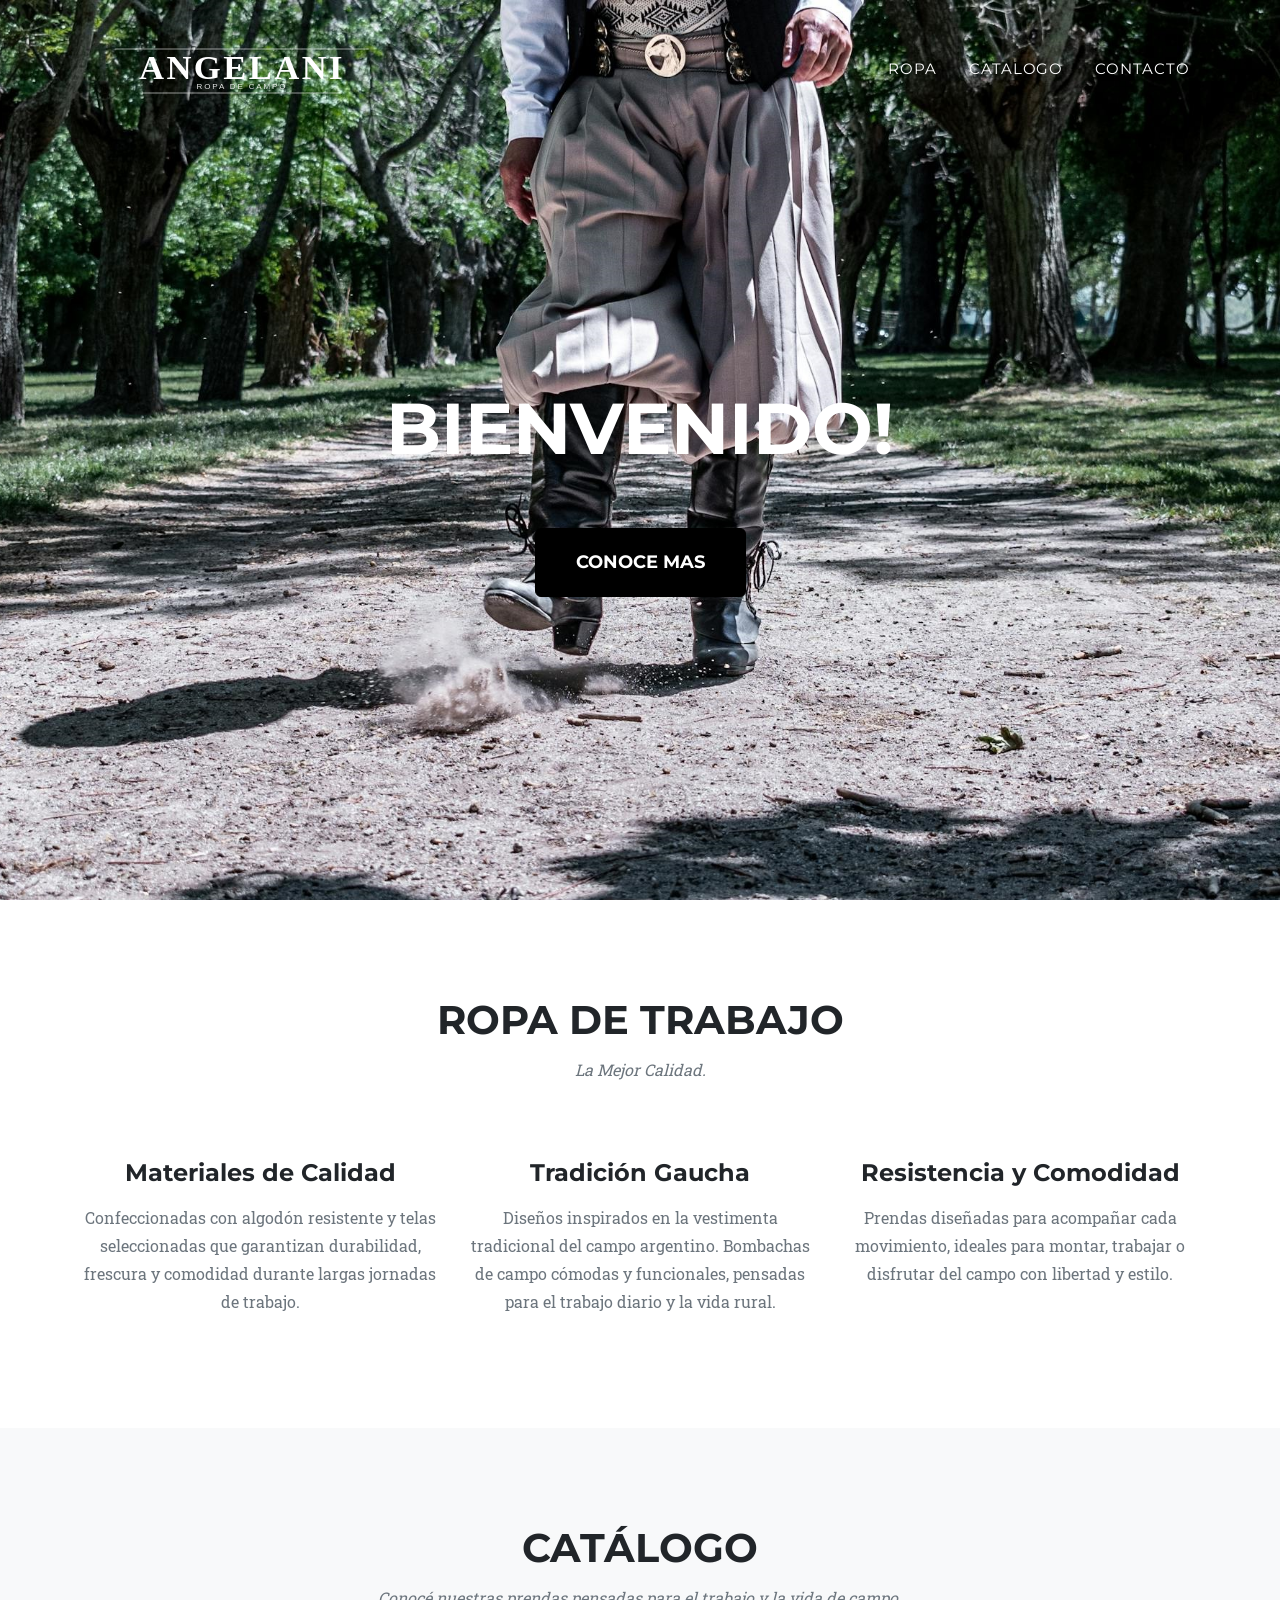
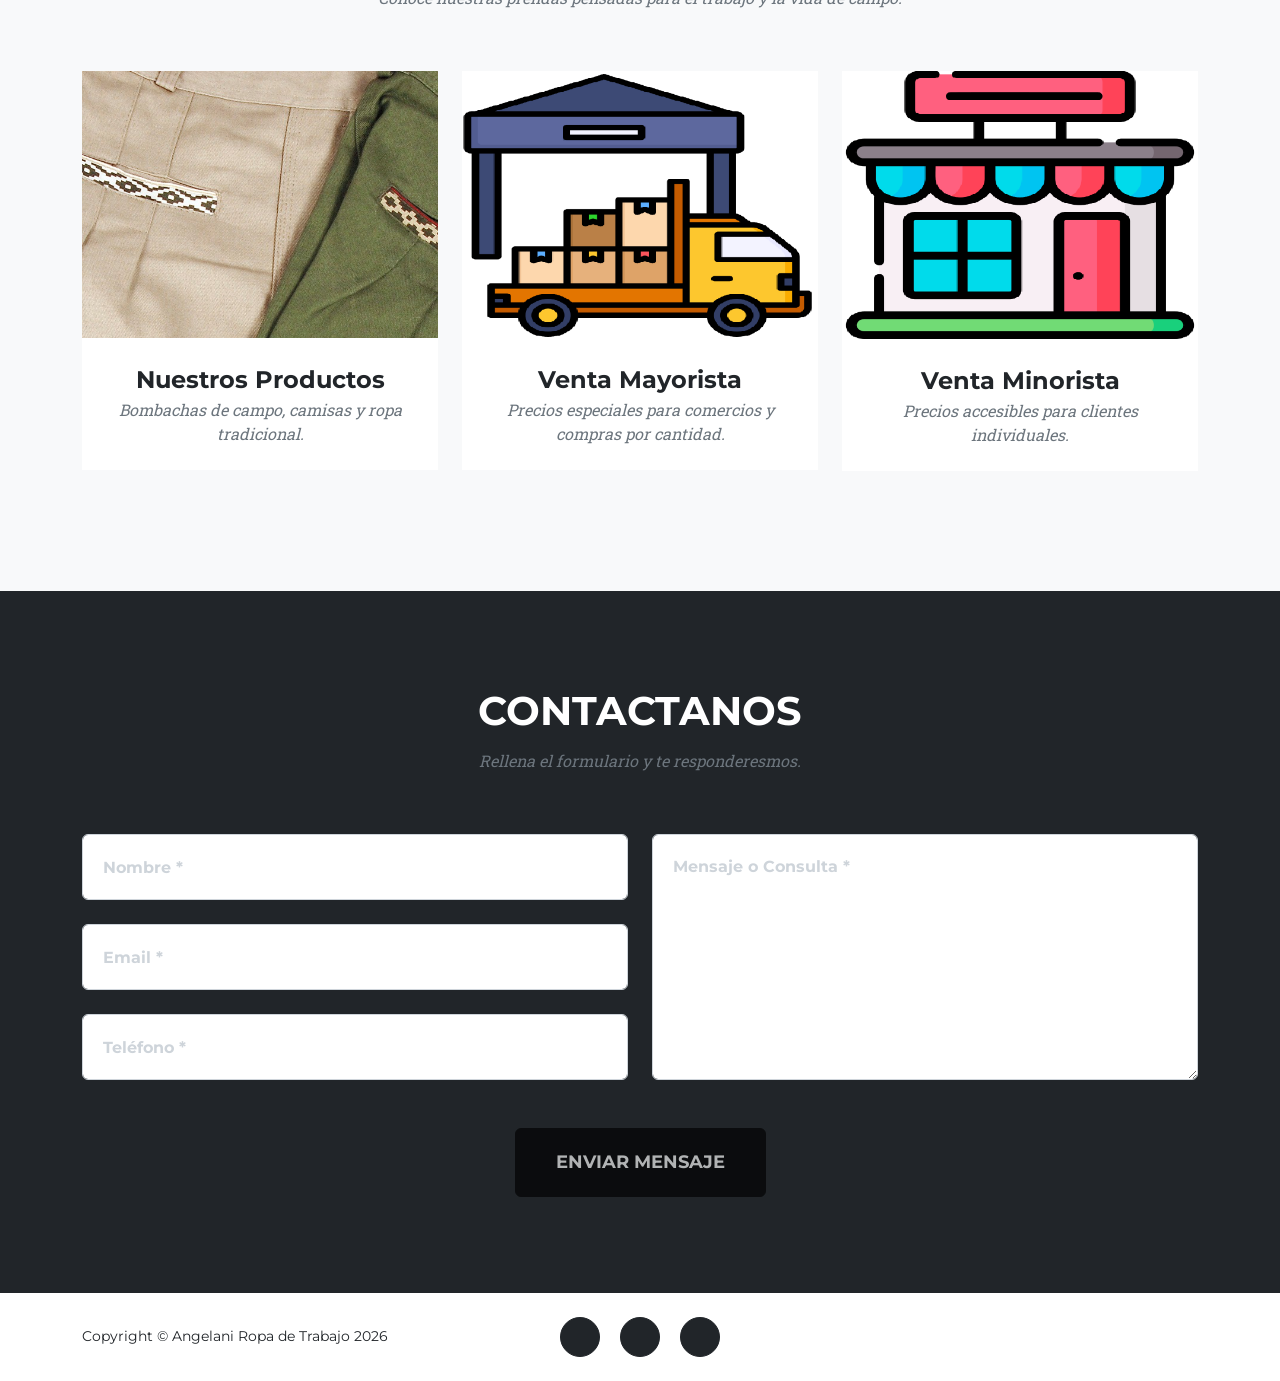
==== index.html @ e2f79264 "Add files via upload" ====
<!DOCTYPE html>
<html lang="en">
    <head>
        <meta charset="utf-8" />
        <meta name="viewport" content="width=device-width, initial-scale=1, shrink-to-fit=no" />
        <meta name="description" content="" />
        <meta name="author" content="" />
        <title>Angelani - Ropa De Campo</title>
        <!-- Favicon-->
        <link rel="icon" type="image/x-icon" href="assets/favicon.ico" />
        <!-- Font Awesome icons (free version)-->
        <script src="https://use.fontawesome.com/releases/v6.3.0/js/all.js" crossorigin="anonymous"></script>
        <!-- Google fonts-->
        <link href="https://fonts.googleapis.com/css?family=Montserrat:400,700" rel="stylesheet" type="text/css" />
        <link href="https://fonts.googleapis.com/css?family=Roboto+Slab:400,100,300,700" rel="stylesheet" type="text/css" />
        <!-- Core theme CSS (includes Bootstrap)-->
        <link href="css/styles.css" rel="stylesheet" />
    </head>
    <body id="page-top">
        <!-- Navigation-->
        <nav class="navbar navbar-expand-lg navbar-dark fixed-top" id="mainNav">
            <div class="container">
                <a class="navbar-brand" href="#page-top"><img src="assets/img/navbar-logo.svg" alt="..." /></a>
                <button class="navbar-toggler" type="button" data-bs-toggle="collapse" data-bs-target="#navbarResponsive" aria-controls="navbarResponsive" aria-expanded="false" aria-label="Toggle navigation">
                    Menu
                    <i class="fas fa-bars ms-1"></i>
                </button>
                <div class="collapse navbar-collapse" id="navbarResponsive">
                    <ul class="navbar-nav text-uppercase ms-auto py-4 py-lg-0">
                        <li class="nav-item"><a class="nav-link" href="#services">Ropa</a></li>
                        <li class="nav-item"><a class="nav-link" href="#portfolio">Catalogo</a></li>
                        <li class="nav-item"><a class="nav-link" href="#contact">Contacto</a></li>
                    </ul>
                </div>
            </div>
        </nav>
        <!-- Masthead-->
        <header class="masthead">
            <div class="container">
                <div class="masthead-heading text-uppercase">Bienvenido!</div>
                <a class="btn btn-primary btn-xl text-uppercase" href="#services">Conoce Mas</a>
            </div>
        </header>
        <!-- Services-->
        <section class="page-section" id="services">
            <div class="container">
                <div class="text-center">
                    <h2 class="section-heading text-uppercase">Ropa De Trabajo</h2>
                    <h3 class="section-subheading text-muted">La Mejor Calidad.</h3>
                </div>
                <div class="row text-center">
                        <div class="col-md-4">
                            <span class="fa-stack fa-4x">
                                <i class="fas fa-circle fa-stack-2x text-primary"></i>
                                <i class="fas fa-seedling fa-stack-1x fa-inverse"></i>
                            </span>
                            <h4 class="my-3">Materiales de Calidad</h4>
                            <p class="text-muted">
                                Confeccionadas con algodón resistente y telas seleccionadas que
                                garantizan durabilidad, frescura y comodidad durante largas jornadas
                                de trabajo.
                            </p>
                        </div>
                        <div class="col-md-4">
                            <span class="fa-stack fa-4x">
                                <i class="fas fa-circle fa-stack-2x text-primary"></i>
                                <i class="fas fa-hat-cowboy fa-stack-1x fa-inverse"></i>
                            </span>
                            <h4 class="my-3">Tradición Gaucha</h4>
                            <p class="text-muted">
                                Diseños inspirados en la vestimenta tradicional del campo argentino.
                                Bombachas de campo cómodas y funcionales, pensadas para el trabajo
                                diario y la vida rural.
                            </p>
                        </div>
                        <div class="col-md-4">
                            <span class="fa-stack fa-4x">
                                <i class="fas fa-circle fa-stack-2x text-primary"></i>
                                <i class="fas fa-horse fa-stack-1x fa-inverse"></i>
                            </span>
                            <h4 class="my-3">Resistencia y Comodidad</h4>
                            <p class="text-muted">
                                Prendas diseñadas para acompañar cada movimiento, ideales para montar,
                                trabajar o disfrutar del campo con libertad y estilo.
                            </p>
                        </div>
                </div>
            </div>
        </section>
        <!-- Portfolio Grid-->
        <section class="page-section bg-light" id="portfolio">
            <div class="container">
                <div class="text-center">
                    <h2 class="section-heading text-uppercase">Catálogo</h2>
                    <h3 class="section-subheading text-muted">Conocé nuestras prendas pensadas para el trabajo y la vida de campo.</h3>
                </div>
                <div class="row">
                    <div class="col-lg-4 col-sm-6 mb-4">
                        <!-- Portfolio item 1-->
                        <div class="portfolio-item">
                            <a class="portfolio-link" data-bs-toggle="modal" href="#portfolioModal1">
                                <div class="portfolio-hover">
                                    <div class="portfolio-hover-content"><i class="fas fa-plus fa-3x"></i></div>
                                </div>
                                <img class="img-fluid" src="assets/img/portfolio/1.jpg" alt="..." />
                            </a>
                            <div class="portfolio-caption">
                                <div class="portfolio-caption-heading">Nuestros Productos</div>
                                <div class="portfolio-caption-subheading text-muted">Bombachas de campo, camisas y ropa tradicional.</div>
                            </div>
                        </div>
                    </div>
                    <div class="col-lg-4 col-sm-6 mb-4">
                        <!-- Portfolio item 2-->
                        <div class="portfolio-item">
                            <a class="portfolio-link" data-bs-toggle="modal" href="#portfolioModal2">
                                <div class="portfolio-hover">
                                    <div class="portfolio-hover-content"><i class="fas fa-plus fa-3x"></i></div>
                                </div>
                                <img class="img-fluid" src="assets/img/portfolio/2.png" alt="..." />
                            </a>
                            <div class="portfolio-caption">
                                <div class="portfolio-caption-heading">Venta Mayorista</div>
                                <div class="portfolio-caption-subheading text-muted">Precios especiales para comercios y compras por cantidad.</div>
                            </div>  
                        </div>
                    </div>
                    <div class="col-lg-4 col-sm-6 mb-4">
                        <!-- Portfolio item 3-->
                        <div class="portfolio-item">
                            <a class="portfolio-link" data-bs-toggle="modal" href="#portfolioModal3">
                                <div class="portfolio-hover">
                                    <div class="portfolio-hover-content"><i class="fas fa-plus fa-3x"></i></div>
                                </div>
                                <img class="img-fluid" src="assets/img/portfolio/3.png" alt="..." />
                            </a>
                            <div class="portfolio-caption">
                                <div class="portfolio-caption-heading">Venta Minorista</div>
                                <div class="portfolio-caption-subheading text-muted">Precios accesibles para clientes individuales.</div>
                            </div>
                        </div>
                    </div>
                    <div class="col-lg-4 col-sm-6 mb-4 mb-lg-0">
                    </div>
                </div>
            </div>
        </section>
        <!-- Contact-->
        <section class="page-section" id="contact">
            <div class="container">
                <div class="text-center">
                    <h2 class="section-heading text-uppercase">Contactanos</h2>
                    <h3 class="section-subheading text-muted">Rellena el formulario y te responderesmos.</h3>
                </div>
                <!-- * * * * * * * * * * * * * * *-->
                <!-- * * SB Forms Contact Form * *-->
                <!-- * * * * * * * * * * * * * * *-->
                <!-- This form is pre-integrated with SB Forms.-->
                <!-- To make this form functional, sign up at-->
                <!-- https://startbootstrap.com/solution/contact-forms-->
                <!-- to get an API token!-->
                <form id="contactForm" data-sb-form-api-token="API_TOKEN">
                    <div class="row align-items-stretch mb-5">
                        <div class="col-md-6">
                            <div class="form-group">
                                <!-- Name input-->
                                <input class="form-control" id="name" type="text" placeholder="Nombre *" data-sb-validations="required" />
                                <div class="invalid-feedback" data-sb-feedback="name:required">Un nombre es requerido.</div>
                            </div>
                            <div class="form-group">
                                <!-- Email address input-->
                                <input class="form-control" id="email" type="email" placeholder="Email *" data-sb-validations="required,email" />
                                <div class="invalid-feedback" data-sb-feedback="email:required">Un email es requerido.</div>
                                <div class="invalid-feedback" data-sb-feedback="email:email">el email no es válido.</div>
                            </div>
                            <div class="form-group mb-md-0">
                                <!-- Phone number input-->
                                <input class="form-control" id="phone" type="tel" placeholder="Teléfono *" data-sb-validations="required" />
                                <div class="invalid-feedback" data-sb-feedback="phone:required">Un número de teléfono es requerido.</div>
                            </div>
                        </div>
                        <div class="col-md-6">
                            <div class="form-group form-group-textarea mb-md-0">
                                <!-- Message input-->
                                <textarea class="form-control" id="message" placeholder="Mensaje o Consulta *" data-sb-validations="required"></textarea>
                                <div class="invalid-feedback" data-sb-feedback="message:required">Un mensaje es requerido.</div>
                            </div>
                        </div>
                    </div>
                    <!-- Submit success message-->
                    <!---->
                    <!-- This is what your users will see when the form-->
                    <!-- has successfully submitted-->
                    <div class="d-none" id="submitSuccessMessage">
                        <div class="text-center text-white mb-3">
                            <div class="fw-bolder">¡Envío del de mensaje exitoso!<br> En breve nos comunicaremos con usted.</div>
                        </div>
                    </div>
                    <!-- Submit error message-->
                    <!---->
                    <!-- This is what your users will see when there is-->
                    <!-- an error submitting the form-->
                    <div class="d-none" id="submitErrorMessage"><div class="text-center text-danger mb-3">¡Error al enviar el mensaje!</div></div>
                    <!-- Submit Button-->
                    <div class="text-center"><button class="btn btn-primary btn-xl text-uppercase disabled" id="submitButton" type="submit">Enviar mensaje</button></div>
                </form>
            </div>
        </section>
        <!-- Footer-->
        <footer class="footer py-4">
            <div class="container">
                <div class="row align-items-center">
                    <div class="col-lg-4 text-lg-start">Copyright &copy; Angelani Ropa de Trabajo 2026</div>
                    <div class="col-lg-4 my-3 my-lg-0">
                        <a class="btn btn-dark btn-social mx-2" href="#!" aria-label="Twitter"><i class="fab fa-twitter"></i></a>
                        <a class="btn btn-dark btn-social mx-2" href="#!" aria-label="Facebook"><i class="fab fa-facebook-f"></i></a>
                        <a class="btn btn-dark btn-social mx-2" href="#!" aria-label="LinkedIn"><i class="fab fa-linkedin-in"></i></a>
                    </div>
                    <div class="col-lg-4 text-lg-end">
                        <a class="link-dark text-decoration-none me-3" href="#!"></a>
                        <a class="link-dark text-decoration-none" href="#!"></a>
                    </div>
                </div>
            </div>
        </footer>
        <!-- Portfolio Modals-->
        <!-- Portfolio item 1 modal popup-->
        <div class="portfolio-modal modal fade" id="portfolioModal1" tabindex="-1" role="dialog" aria-hidden="true">
            <div class="modal-dialog">
                <div class="modal-content">
                    <div class="close-modal" data-bs-dismiss="modal"><img src="assets/img/close-icon.svg" alt="Close modal" /></div>
                    <div class="container">
                        <div class="row justify-content-center">
                            <div class="col-lg-8">
                                <div class="modal-body">
                                    <!-- Project details-->
                                    <h2 class="text-uppercase"></h2>
                                    <p class="item-intro text-muted"></p>
                                    <img class="img-fluid d-block mx-auto" src="assets/img/portfolio/1.jpg" alt="..." />
                                    <p></p>
                                    <ul class="list-inline">
                                        <li>
                                            <strong></strong>
                                            
                                        </li>
                                        <li>
                                            <strong></strong>
                                            
                                        </li>
                                    </ul>
                                    <button class="btn btn-primary btn-xl text-uppercase" data-bs-dismiss="modal" type="button">
                                        <i class="fas fa-xmark me-1"></i>
                                        Cerrar
                                    </button>
                                </div>
                            </div>
                        </div>
                    </div>
                </div>
            </div>
        </div>
        <!-- Portfolio item 2 modal popup-->
        <div class="portfolio-modal modal fade" id="portfolioModal2" tabindex="-1" role="dialog" aria-hidden="true">
            <div class="modal-dialog">
                <div class="modal-content">
                    <div class="close-modal" data-bs-dismiss="modal"><img src="assets/img/close-icon.svg" alt="Close modal" /></div>
                    <div class="container">
                        <div class="row justify-content-center">
                            <div class="col-lg-8">
                                <div class="modal-body">
                                    <!-- Project details-->
                                    <h2 class="text-uppercase"></h2>
                                    <p class="item-intro text-muted"></p>
                                    <img class="img-fluid d-block mx-auto" src="assets/img/portfolio/2.png" alt="..." />
                                    <p></p>
                                    <ul class="list-inline">
                                        <li>
                                            <strong></strong>
                                            
                                        </li>
                                        <li>
                                            <strong></strong>
                                            
                                        </li>
                                    </ul>
                                    <button class="btn btn-primary btn-xl text-uppercase" data-bs-dismiss="modal" type="button">
                                        <i class="fas fa-xmark me-1"></i>
                                        Cerrar
                                    </button>
                                </div>
                            </div>
                        </div>
                    </div>
                </div>
            </div>
        </div>
        <!-- Portfolio item 3 modal popup-->
        <div class="portfolio-modal modal fade" id="portfolioModal3" tabindex="-1" role="dialog" aria-hidden="true">
            <div class="modal-dialog">
                <div class="modal-content">
                    <div class="close-modal" data-bs-dismiss="modal"><img src="assets/img/close-icon.svg" alt="Close modal" /></div>
                    <div class="container">
                        <div class="row justify-content-center">
                            <div class="col-lg-8">
                                <div class="modal-body">
                                    <!-- Project details-->
                                    <h2 class="text-uppercase"></h2>
                                    <p class="item-intro text-muted"></p>
                                    <img class="img-fluid d-block mx-auto" src="assets/img/portfolio/3.png" alt="..." />
                                    <p></p>
                                    <ul class="list-inline">
                                        <li>
                                            <strong></strong>
                                            
                                        </li>
                                        <li>
                                            <strong></strong>
                                            
                                        </li>
                                    </ul>
                                    <button class="btn btn-primary btn-xl text-uppercase" data-bs-dismiss="modal" type="button">
                                        <i class="fas fa-xmark me-1"></i>
                                        Cerrar
                                    </button>
                                </div>
                            </div>
                        </div>
                    </div>
                </div>
            </div>
        </div>
        <!-- Bootstrap core JS-->
        <script src="https://cdn.jsdelivr.net/npm/bootstrap@5.2.3/dist/js/bootstrap.bundle.min.js"></script>
        <!-- Core theme JS-->
        <script src="js/scripts.js"></script>
        <!-- * * * * * * * * * * * * * * * * * * * * * * * * * * * * * * * * * * * * * * * *-->
        <!-- * *                               SB Forms JS                               * *-->
        <!-- * * Activate your form at https://startbootstrap.com/solution/contact-forms * *-->
        <!-- * * * * * * * * * * * * * * * * * * * * * * * * * * * * * * * * * * * * * * * *-->
        <script src="https://cdn.startbootstrap.com/sb-forms-latest.js"></script>
    </body>
</html>
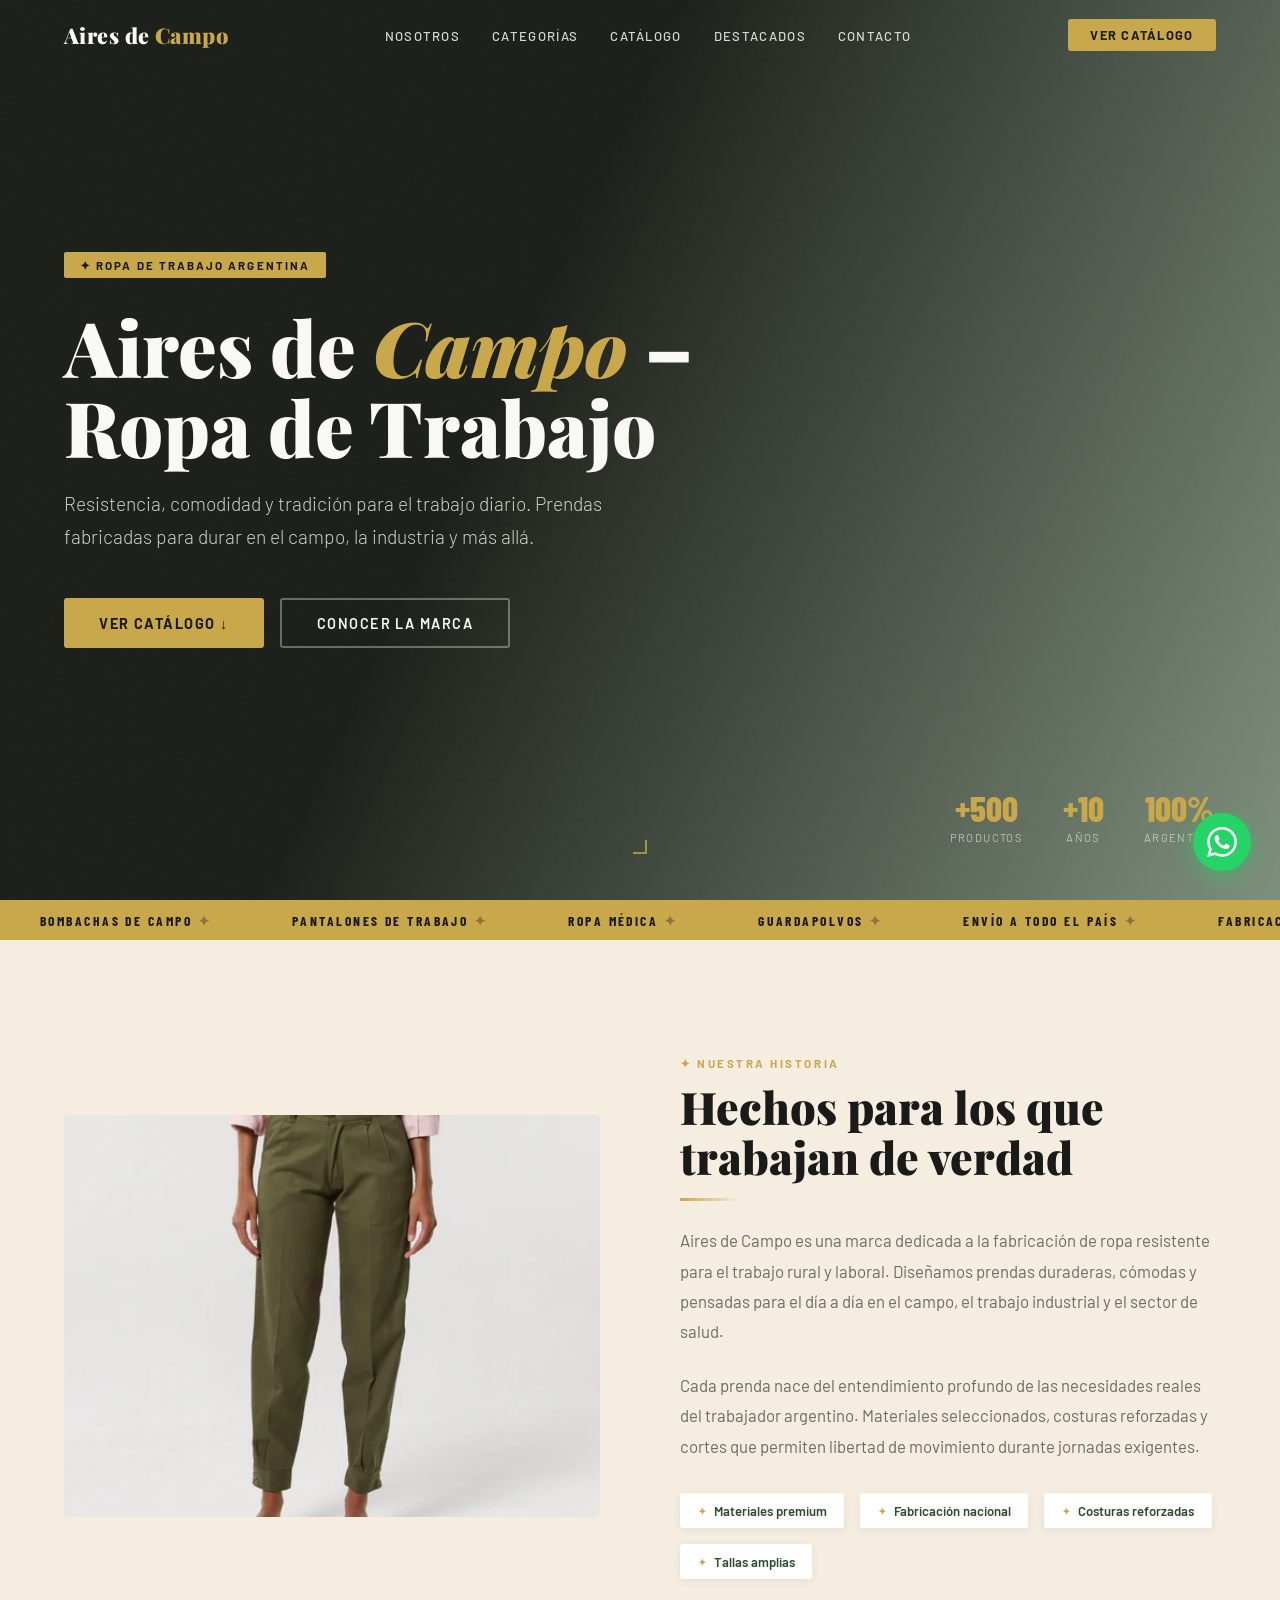
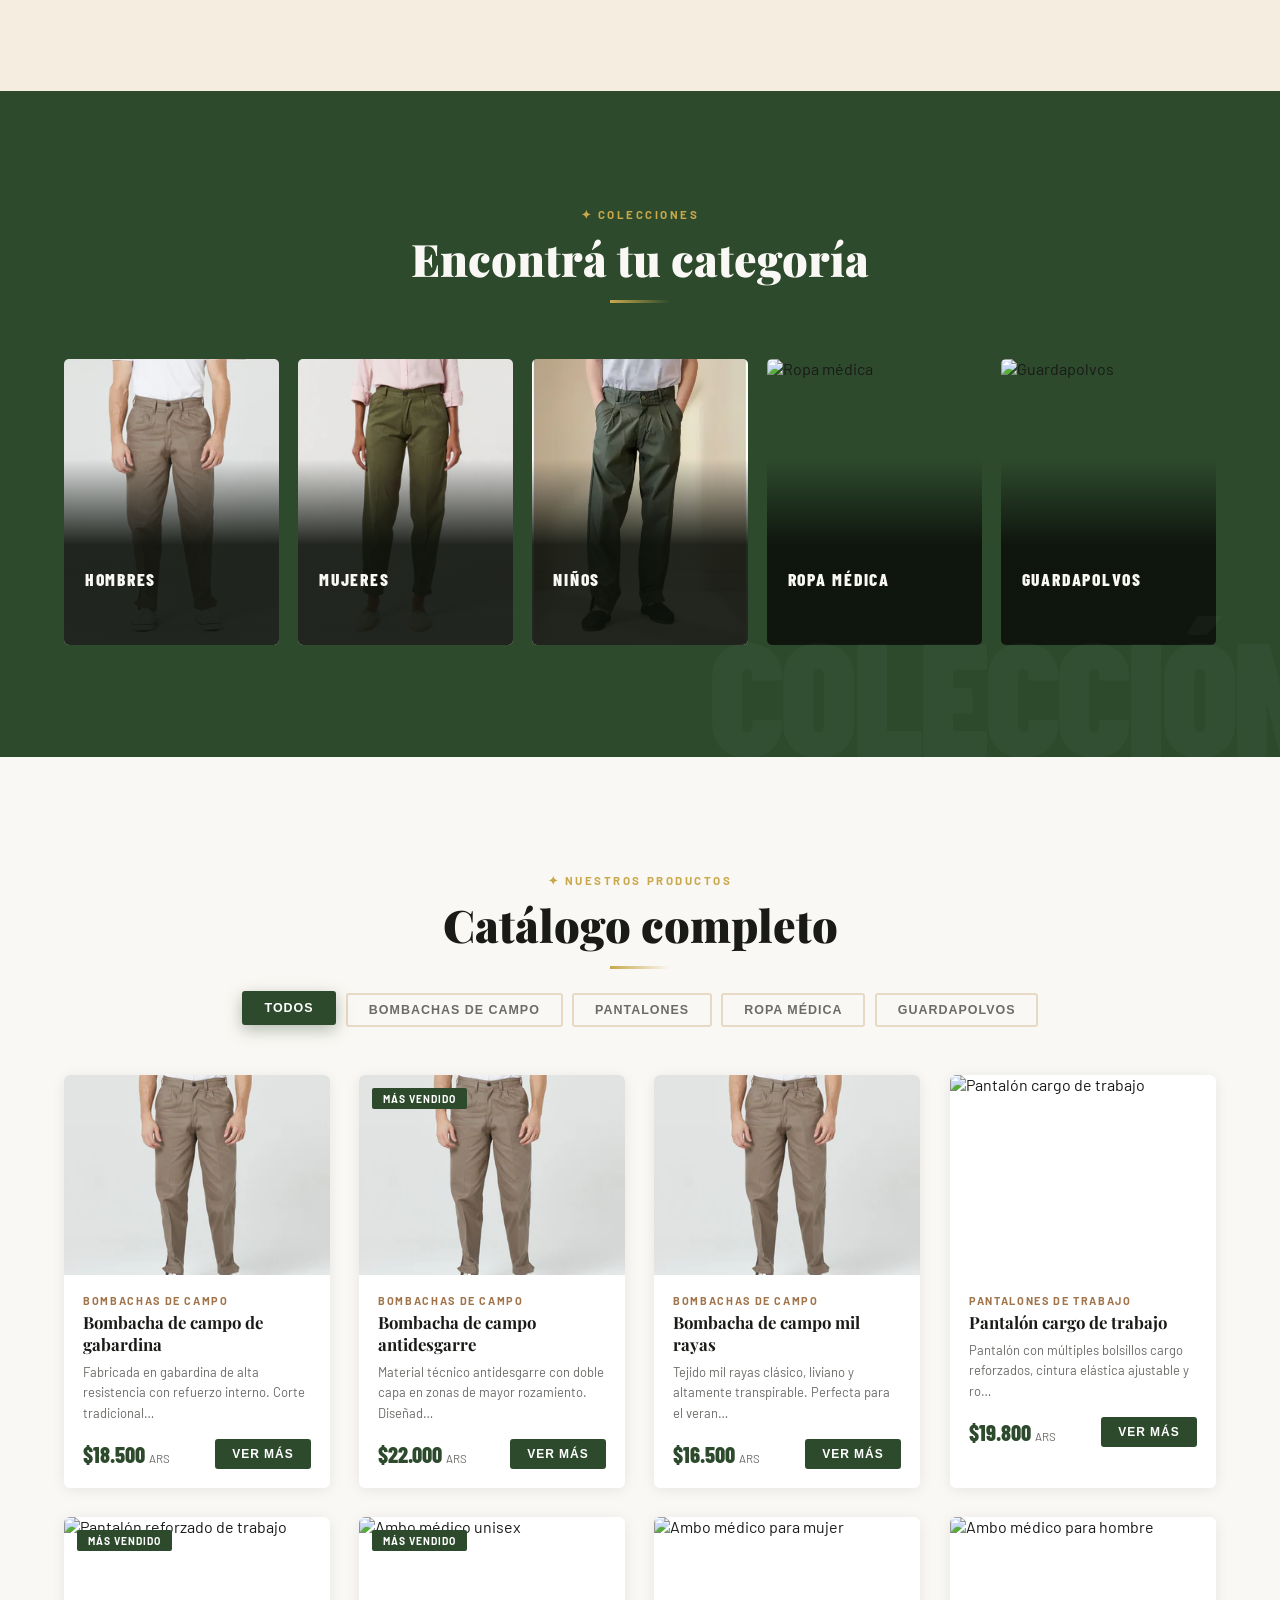
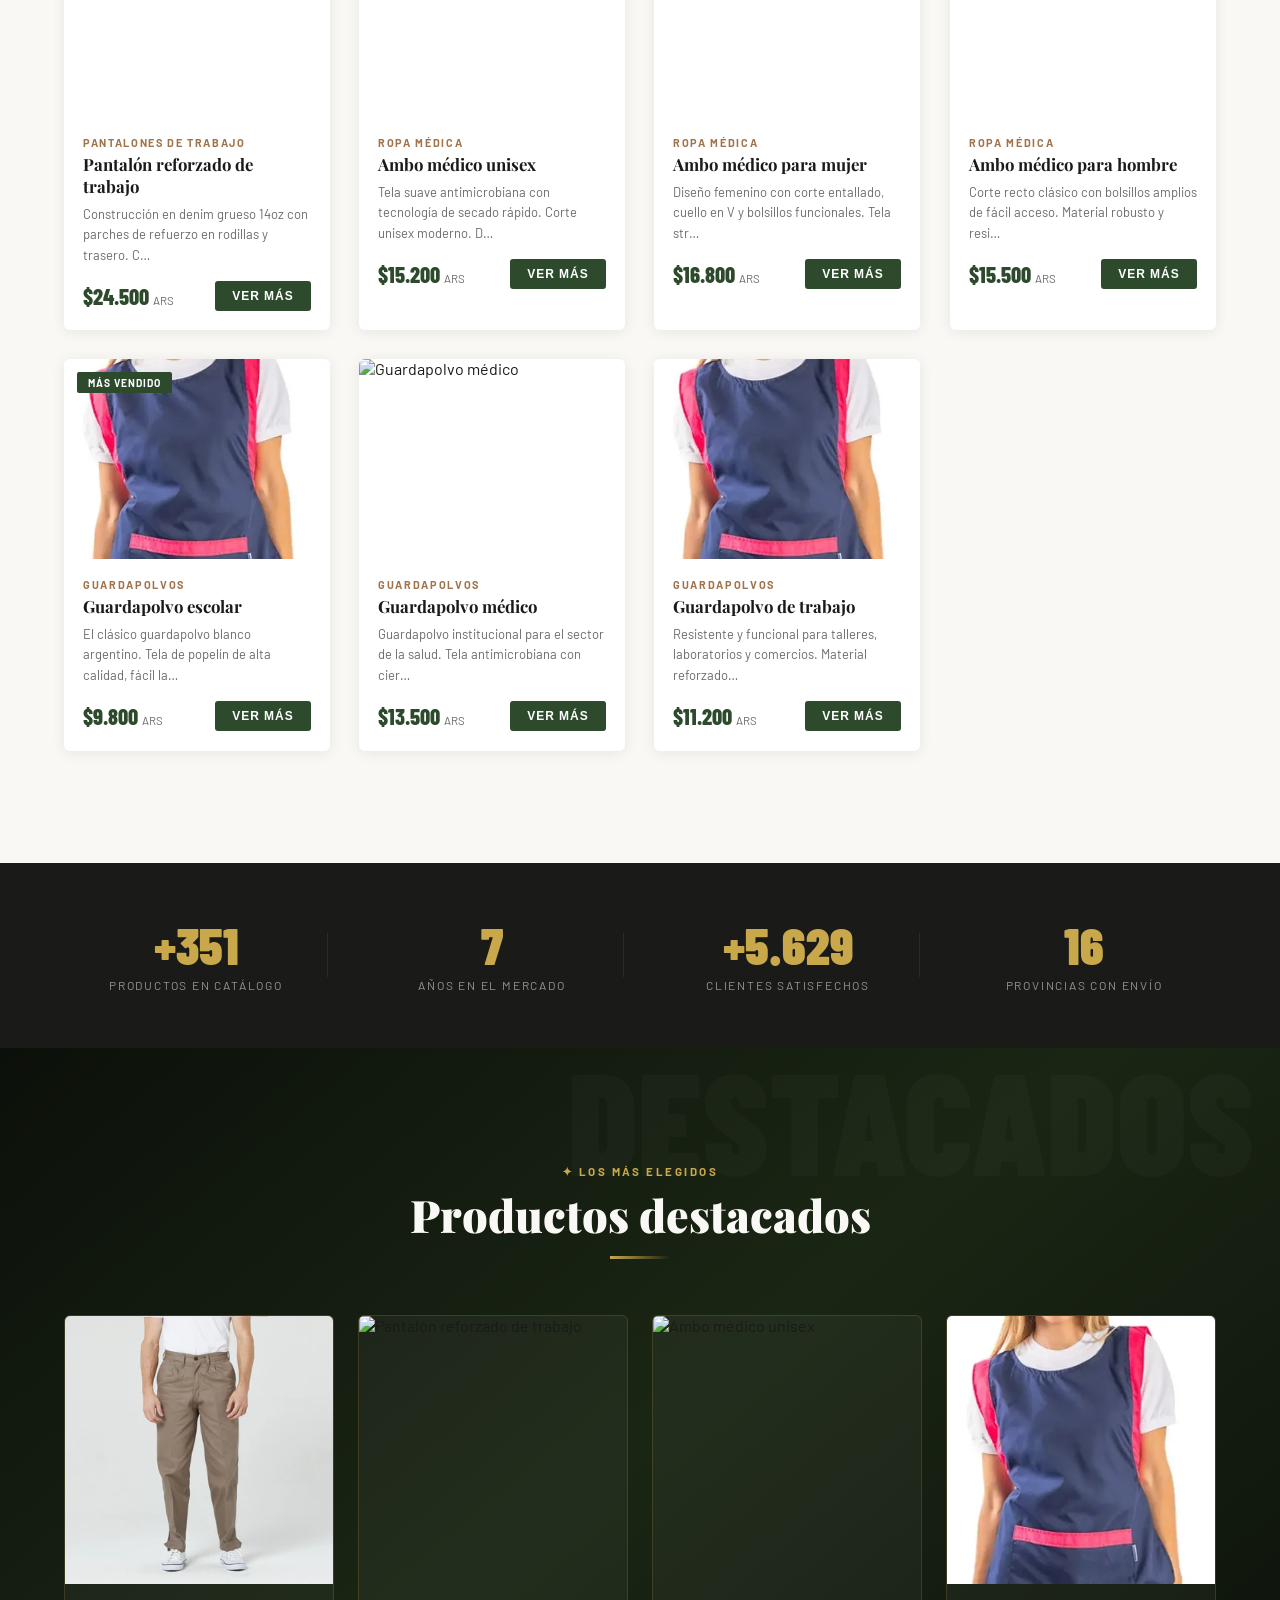
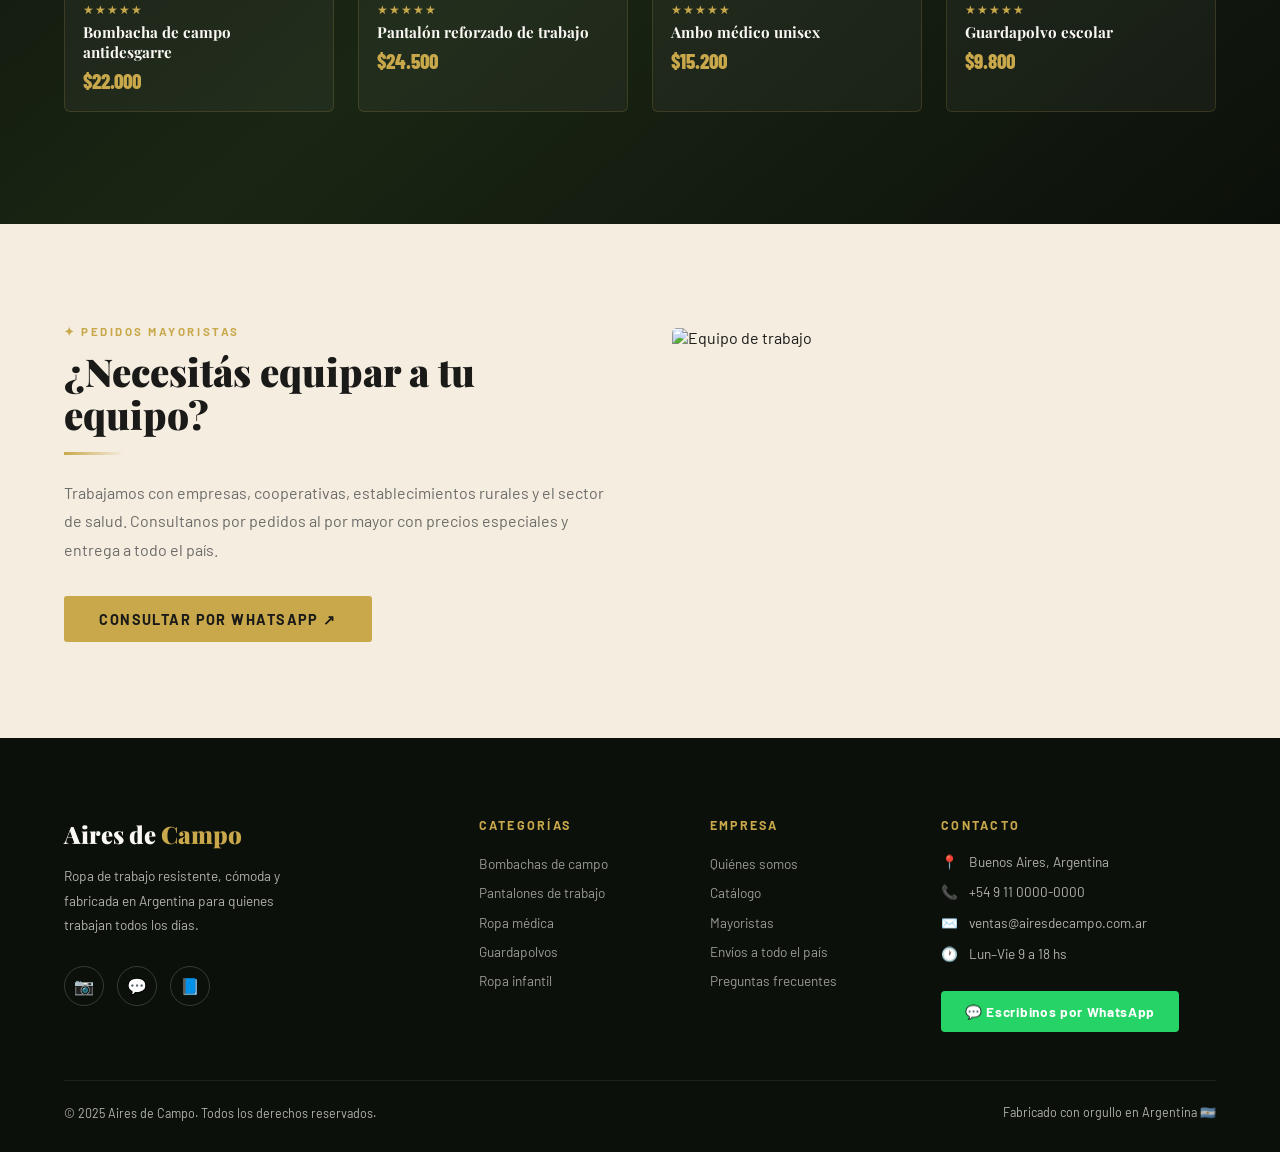
==== commit 60a23eb2: "Add files via upload" ====
--- a/index.html
+++ b/index.html
@@ -1,342 +1,825 @@
-<!DOCTYPE html>
-<html lang="en">
-    <head>
-        <meta charset="utf-8" />
-        <meta name="viewport" content="width=device-width, initial-scale=1, shrink-to-fit=no" />
-        <meta name="description" content="" />
-        <meta name="author" content="" />
-        <title>Angelani - Ropa De Campo</title>
-        <!-- Favicon-->
-        <link rel="icon" type="image/x-icon" href="assets/favicon.ico" />
-        <!-- Font Awesome icons (free version)-->
-        <script src="https://use.fontawesome.com/releases/v6.3.0/js/all.js" crossorigin="anonymous"></script>
-        <!-- Google fonts-->
-        <link href="https://fonts.googleapis.com/css?family=Montserrat:400,700" rel="stylesheet" type="text/css" />
-        <link href="https://fonts.googleapis.com/css?family=Roboto+Slab:400,100,300,700" rel="stylesheet" type="text/css" />
-        <!-- Core theme CSS (includes Bootstrap)-->
-        <link href="css/styles.css" rel="stylesheet" />
-    </head>
-    <body id="page-top">
-        <!-- Navigation-->
-        <nav class="navbar navbar-expand-lg navbar-dark fixed-top" id="mainNav">
-            <div class="container">
-                <a class="navbar-brand" href="#page-top"><img src="assets/img/navbar-logo.svg" alt="..." /></a>
-                <button class="navbar-toggler" type="button" data-bs-toggle="collapse" data-bs-target="#navbarResponsive" aria-controls="navbarResponsive" aria-expanded="false" aria-label="Toggle navigation">
-                    Menu
-                    <i class="fas fa-bars ms-1"></i>
-                </button>
-                <div class="collapse navbar-collapse" id="navbarResponsive">
-                    <ul class="navbar-nav text-uppercase ms-auto py-4 py-lg-0">
-                        <li class="nav-item"><a class="nav-link" href="#services">Ropa</a></li>
-                        <li class="nav-item"><a class="nav-link" href="#portfolio">Catalogo</a></li>
-                        <li class="nav-item"><a class="nav-link" href="#contact">Contacto</a></li>
-                    </ul>
-                </div>
-            </div>
-        </nav>
-        <!-- Masthead-->
-        <header class="masthead">
-            <div class="container">
-                <div class="masthead-heading text-uppercase">Bienvenido!</div>
-                <a class="btn btn-primary btn-xl text-uppercase" href="#services">Conoce Mas</a>
-            </div>
-        </header>
-        <!-- Services-->
-        <section class="page-section" id="services">
-            <div class="container">
-                <div class="text-center">
-                    <h2 class="section-heading text-uppercase">Ropa De Trabajo</h2>
-                    <h3 class="section-subheading text-muted">La Mejor Calidad.</h3>
-                </div>
-                <div class="row text-center">
-                        <div class="col-md-4">
-                            <span class="fa-stack fa-4x">
-                                <i class="fas fa-circle fa-stack-2x text-primary"></i>
-                                <i class="fas fa-seedling fa-stack-1x fa-inverse"></i>
-                            </span>
-                            <h4 class="my-3">Materiales de Calidad</h4>
-                            <p class="text-muted">
-                                Confeccionadas con algodón resistente y telas seleccionadas que
-                                garantizan durabilidad, frescura y comodidad durante largas jornadas
-                                de trabajo.
-                            </p>
-                        </div>
-                        <div class="col-md-4">
-                            <span class="fa-stack fa-4x">
-                                <i class="fas fa-circle fa-stack-2x text-primary"></i>
-                                <i class="fas fa-hat-cowboy fa-stack-1x fa-inverse"></i>
-                            </span>
-                            <h4 class="my-3">Tradición Gaucha</h4>
-                            <p class="text-muted">
-                                Diseños inspirados en la vestimenta tradicional del campo argentino.
-                                Bombachas de campo cómodas y funcionales, pensadas para el trabajo
-                                diario y la vida rural.
-                            </p>
-                        </div>
-                        <div class="col-md-4">
-                            <span class="fa-stack fa-4x">
-                                <i class="fas fa-circle fa-stack-2x text-primary"></i>
-                                <i class="fas fa-horse fa-stack-1x fa-inverse"></i>
-                            </span>
-                            <h4 class="my-3">Resistencia y Comodidad</h4>
-                            <p class="text-muted">
-                                Prendas diseñadas para acompañar cada movimiento, ideales para montar,
-                                trabajar o disfrutar del campo con libertad y estilo.
-                            </p>
-                        </div>
-                </div>
-            </div>
-        </section>
-        <!-- Portfolio Grid-->
-        <section class="page-section bg-light" id="portfolio">
-            <div class="container">
-                <div class="text-center">
-                    <h2 class="section-heading text-uppercase">Catálogo</h2>
-                    <h3 class="section-subheading text-muted">Conocé nuestras prendas pensadas para el trabajo y la vida de campo.</h3>
-                </div>
-                <div class="row">
-                    <div class="col-lg-4 col-sm-6 mb-4">
-                        <!-- Portfolio item 1-->
-                        <div class="portfolio-item">
-                            <a class="portfolio-link" data-bs-toggle="modal" href="#portfolioModal1">
-                                <div class="portfolio-hover">
-                                    <div class="portfolio-hover-content"><i class="fas fa-plus fa-3x"></i></div>
-                                </div>
-                                <img class="img-fluid" src="assets/img/portfolio/1.jpg" alt="..." />
-                            </a>
-                            <div class="portfolio-caption">
-                                <div class="portfolio-caption-heading">Nuestros Productos</div>
-                                <div class="portfolio-caption-subheading text-muted">Bombachas de campo, camisas y ropa tradicional.</div>
-                            </div>
-                        </div>
-                    </div>
-                    <div class="col-lg-4 col-sm-6 mb-4">
-                        <!-- Portfolio item 2-->
-                        <div class="portfolio-item">
-                            <a class="portfolio-link" data-bs-toggle="modal" href="#portfolioModal2">
-                                <div class="portfolio-hover">
-                                    <div class="portfolio-hover-content"><i class="fas fa-plus fa-3x"></i></div>
-                                </div>
-                                <img class="img-fluid" src="assets/img/portfolio/2.png" alt="..." />
-                            </a>
-                            <div class="portfolio-caption">
-                                <div class="portfolio-caption-heading">Venta Mayorista</div>
-                                <div class="portfolio-caption-subheading text-muted">Precios especiales para comercios y compras por cantidad.</div>
-                            </div>  
-                        </div>
-                    </div>
-                    <div class="col-lg-4 col-sm-6 mb-4">
-                        <!-- Portfolio item 3-->
-                        <div class="portfolio-item">
-                            <a class="portfolio-link" data-bs-toggle="modal" href="#portfolioModal3">
-                                <div class="portfolio-hover">
-                                    <div class="portfolio-hover-content"><i class="fas fa-plus fa-3x"></i></div>
-                                </div>
-                                <img class="img-fluid" src="assets/img/portfolio/3.png" alt="..." />
-                            </a>
-                            <div class="portfolio-caption">
-                                <div class="portfolio-caption-heading">Venta Minorista</div>
-                                <div class="portfolio-caption-subheading text-muted">Precios accesibles para clientes individuales.</div>
-                            </div>
-                        </div>
-                    </div>
-                    <div class="col-lg-4 col-sm-6 mb-4 mb-lg-0">
-                    </div>
-                </div>
-            </div>
-        </section>
-        <!-- Contact-->
-        <section class="page-section" id="contact">
-            <div class="container">
-                <div class="text-center">
-                    <h2 class="section-heading text-uppercase">Contactanos</h2>
-                    <h3 class="section-subheading text-muted">Rellena el formulario y te responderesmos.</h3>
-                </div>
-                <!-- * * * * * * * * * * * * * * *-->
-                <!-- * * SB Forms Contact Form * *-->
-                <!-- * * * * * * * * * * * * * * *-->
-                <!-- This form is pre-integrated with SB Forms.-->
-                <!-- To make this form functional, sign up at-->
-                <!-- https://startbootstrap.com/solution/contact-forms-->
-                <!-- to get an API token!-->
-                <form id="contactForm" data-sb-form-api-token="API_TOKEN">
-                    <div class="row align-items-stretch mb-5">
-                        <div class="col-md-6">
-                            <div class="form-group">
-                                <!-- Name input-->
-                                <input class="form-control" id="name" type="text" placeholder="Nombre *" data-sb-validations="required" />
-                                <div class="invalid-feedback" data-sb-feedback="name:required">Un nombre es requerido.</div>
-                            </div>
-                            <div class="form-group">
-                                <!-- Email address input-->
-                                <input class="form-control" id="email" type="email" placeholder="Email *" data-sb-validations="required,email" />
-                                <div class="invalid-feedback" data-sb-feedback="email:required">Un email es requerido.</div>
-                                <div class="invalid-feedback" data-sb-feedback="email:email">el email no es válido.</div>
-                            </div>
-                            <div class="form-group mb-md-0">
-                                <!-- Phone number input-->
-                                <input class="form-control" id="phone" type="tel" placeholder="Teléfono *" data-sb-validations="required" />
-                                <div class="invalid-feedback" data-sb-feedback="phone:required">Un número de teléfono es requerido.</div>
-                            </div>
-                        </div>
-                        <div class="col-md-6">
-                            <div class="form-group form-group-textarea mb-md-0">
-                                <!-- Message input-->
-                                <textarea class="form-control" id="message" placeholder="Mensaje o Consulta *" data-sb-validations="required"></textarea>
-                                <div class="invalid-feedback" data-sb-feedback="message:required">Un mensaje es requerido.</div>
-                            </div>
-                        </div>
-                    </div>
-                    <!-- Submit success message-->
-                    <!---->
-                    <!-- This is what your users will see when the form-->
-                    <!-- has successfully submitted-->
-                    <div class="d-none" id="submitSuccessMessage">
-                        <div class="text-center text-white mb-3">
-                            <div class="fw-bolder">¡Envío del de mensaje exitoso!<br> En breve nos comunicaremos con usted.</div>
-                        </div>
-                    </div>
-                    <!-- Submit error message-->
-                    <!---->
-                    <!-- This is what your users will see when there is-->
-                    <!-- an error submitting the form-->
-                    <div class="d-none" id="submitErrorMessage"><div class="text-center text-danger mb-3">¡Error al enviar el mensaje!</div></div>
-                    <!-- Submit Button-->
-                    <div class="text-center"><button class="btn btn-primary btn-xl text-uppercase disabled" id="submitButton" type="submit">Enviar mensaje</button></div>
-                </form>
-            </div>
-        </section>
-        <!-- Footer-->
-        <footer class="footer py-4">
-            <div class="container">
-                <div class="row align-items-center">
-                    <div class="col-lg-4 text-lg-start">Copyright &copy; Angelani Ropa de Trabajo 2026</div>
-                    <div class="col-lg-4 my-3 my-lg-0">
-                        <a class="btn btn-dark btn-social mx-2" href="#!" aria-label="Twitter"><i class="fab fa-twitter"></i></a>
-                        <a class="btn btn-dark btn-social mx-2" href="#!" aria-label="Facebook"><i class="fab fa-facebook-f"></i></a>
-                        <a class="btn btn-dark btn-social mx-2" href="#!" aria-label="LinkedIn"><i class="fab fa-linkedin-in"></i></a>
-                    </div>
-                    <div class="col-lg-4 text-lg-end">
-                        <a class="link-dark text-decoration-none me-3" href="#!"></a>
-                        <a class="link-dark text-decoration-none" href="#!"></a>
-                    </div>
-                </div>
-            </div>
-        </footer>
-        <!-- Portfolio Modals-->
-        <!-- Portfolio item 1 modal popup-->
-        <div class="portfolio-modal modal fade" id="portfolioModal1" tabindex="-1" role="dialog" aria-hidden="true">
-            <div class="modal-dialog">
-                <div class="modal-content">
-                    <div class="close-modal" data-bs-dismiss="modal"><img src="assets/img/close-icon.svg" alt="Close modal" /></div>
-                    <div class="container">
-                        <div class="row justify-content-center">
-                            <div class="col-lg-8">
-                                <div class="modal-body">
-                                    <!-- Project details-->
-                                    <h2 class="text-uppercase"></h2>
-                                    <p class="item-intro text-muted"></p>
-                                    <img class="img-fluid d-block mx-auto" src="assets/img/portfolio/1.jpg" alt="..." />
-                                    <p></p>
-                                    <ul class="list-inline">
-                                        <li>
-                                            <strong></strong>
-                                            
-                                        </li>
-                                        <li>
-                                            <strong></strong>
-                                            
-                                        </li>
-                                    </ul>
-                                    <button class="btn btn-primary btn-xl text-uppercase" data-bs-dismiss="modal" type="button">
-                                        <i class="fas fa-xmark me-1"></i>
-                                        Cerrar
-                                    </button>
-                                </div>
-                            </div>
-                        </div>
-                    </div>
-                </div>
-            </div>
-        </div>
-        <!-- Portfolio item 2 modal popup-->
-        <div class="portfolio-modal modal fade" id="portfolioModal2" tabindex="-1" role="dialog" aria-hidden="true">
-            <div class="modal-dialog">
-                <div class="modal-content">
-                    <div class="close-modal" data-bs-dismiss="modal"><img src="assets/img/close-icon.svg" alt="Close modal" /></div>
-                    <div class="container">
-                        <div class="row justify-content-center">
-                            <div class="col-lg-8">
-                                <div class="modal-body">
-                                    <!-- Project details-->
-                                    <h2 class="text-uppercase"></h2>
-                                    <p class="item-intro text-muted"></p>
-                                    <img class="img-fluid d-block mx-auto" src="assets/img/portfolio/2.png" alt="..." />
-                                    <p></p>
-                                    <ul class="list-inline">
-                                        <li>
-                                            <strong></strong>
-                                            
-                                        </li>
-                                        <li>
-                                            <strong></strong>
-                                            
-                                        </li>
-                                    </ul>
-                                    <button class="btn btn-primary btn-xl text-uppercase" data-bs-dismiss="modal" type="button">
-                                        <i class="fas fa-xmark me-1"></i>
-                                        Cerrar
-                                    </button>
-                                </div>
-                            </div>
-                        </div>
-                    </div>
-                </div>
-            </div>
-        </div>
-        <!-- Portfolio item 3 modal popup-->
-        <div class="portfolio-modal modal fade" id="portfolioModal3" tabindex="-1" role="dialog" aria-hidden="true">
-            <div class="modal-dialog">
-                <div class="modal-content">
-                    <div class="close-modal" data-bs-dismiss="modal"><img src="assets/img/close-icon.svg" alt="Close modal" /></div>
-                    <div class="container">
-                        <div class="row justify-content-center">
-                            <div class="col-lg-8">
-                                <div class="modal-body">
-                                    <!-- Project details-->
-                                    <h2 class="text-uppercase"></h2>
-                                    <p class="item-intro text-muted"></p>
-                                    <img class="img-fluid d-block mx-auto" src="assets/img/portfolio/3.png" alt="..." />
-                                    <p></p>
-                                    <ul class="list-inline">
-                                        <li>
-                                            <strong></strong>
-                                            
-                                        </li>
-                                        <li>
-                                            <strong></strong>
-                                            
-                                        </li>
-                                    </ul>
-                                    <button class="btn btn-primary btn-xl text-uppercase" data-bs-dismiss="modal" type="button">
-                                        <i class="fas fa-xmark me-1"></i>
-                                        Cerrar
-                                    </button>
-                                </div>
-                            </div>
-                        </div>
-                    </div>
-                </div>
-            </div>
-        </div>
-        <!-- Bootstrap core JS-->
-        <script src="https://cdn.jsdelivr.net/npm/bootstrap@5.2.3/dist/js/bootstrap.bundle.min.js"></script>
-        <!-- Core theme JS-->
-        <script src="js/scripts.js"></script>
-        <!-- * * * * * * * * * * * * * * * * * * * * * * * * * * * * * * * * * * * * * * * *-->
-        <!-- * *                               SB Forms JS                               * *-->
-        <!-- * * Activate your form at https://startbootstrap.com/solution/contact-forms * *-->
-        <!-- * * * * * * * * * * * * * * * * * * * * * * * * * * * * * * * * * * * * * * * *-->
-        <script src="https://cdn.startbootstrap.com/sb-forms-latest.js"></script>
-    </body>
-</html>
+<!DOCTYPE html>
+<html lang="es">
+<head>
+  <meta charset="UTF-8" />
+  <meta name="viewport" content="width=device-width, initial-scale=1.0" />
+  <title>Aires de Campo – Ropa de Trabajo</title>
+  <link rel="preconnect" href="https://fonts.googleapis.com" />
+  <link rel="preconnect" href="https://fonts.gstatic.com" crossorigin />
+  <link href="https://fonts.googleapis.com/css2?family=Playfair+Display:ital,wght@0,700;0,900;1,700&family=Barlow:wght@300;400;500;600;700&family=Barlow+Condensed:wght@600;700;800&display=swap" rel="stylesheet" />
+  <style>
+    :root {
+      --verde: #2d4a2d;--verde-medio: #3d6b3d;--verde-claro: #5a8a5a;
+      --beige: #f5ede0;--beige-oscuro: #e8d9c4;--marron: #6b4c2a;
+      --marron-claro: #a0734a;--blanco: #faf8f4;--negro: #1a1a18;
+      --gris: #6b6b68;--dorado: #c8a84b;
+    }
+    *,*::before,*::after{box-sizing:border-box;margin:0;padding:0}
+    html{scroll-behavior:smooth}
+    body{font-family:'Barlow',sans-serif;background:var(--blanco);color:var(--negro);overflow-x:hidden}
+
+    /* KEYFRAMES */
+    @keyframes fadeDown{from{opacity:0;transform:translateY(-14px)}to{opacity:1;transform:translateY(0)}}
+    @keyframes fadeUp{from{opacity:0;transform:translateY(36px)}to{opacity:1;transform:translateY(0)}}
+    @keyframes fadeIn{from{opacity:0}to{opacity:1}}
+    @keyframes slideLeft{from{opacity:0;transform:translateX(45px)}to{opacity:1;transform:translateX(0)}}
+    @keyframes scaleIn{from{opacity:0;transform:scale(0.90)}to{opacity:1;transform:scale(1)}}
+    @keyframes shimmer{0%{background-position:-400px 0}100%{background-position:400px 0}}
+    @keyframes arrowBounce{0%,100%{transform:rotate(45deg) translateY(-4px);opacity:.55}50%{transform:rotate(45deg) translateY(3px);opacity:1}}
+    @keyframes heroZoom{from{transform:scale(1.07)}to{transform:scale(1.15)}}
+    @keyframes ticker{from{transform:translateX(0)}to{transform:translateX(-50%)}}
+    @keyframes waPulse{0%,100%{box-shadow:0 6px 22px rgba(37,211,102,.5)}50%{box-shadow:0 6px 36px rgba(37,211,102,.8),0 0 0 12px rgba(37,211,102,.1)}}
+    @keyframes floatParticle{0%{opacity:0;transform:translateY(0) scale(1)}30%{opacity:.55}100%{opacity:0;transform:translateY(-130px) scale(.25)}}
+    @keyframes counterPop{0%{transform:scale(1)}50%{transform:scale(1.12)}100%{transform:scale(1)}}
+    @keyframes borderGlow{0%,100%{box-shadow:0 0 0 rgba(200,168,75,0)}50%{box-shadow:0 0 18px rgba(200,168,75,.35)}}
+
+    /* NAVBAR */
+    nav{
+      position:fixed;top:0;left:0;right:0;z-index:1000;
+      display:flex;align-items:center;justify-content:space-between;
+      padding:0 5%;height:70px;
+      background:rgba(26,26,24,0);backdrop-filter:blur(0);
+      border-bottom:1px solid rgba(200,168,75,0);
+      transition:background .5s,backdrop-filter .5s,border-color .5s;
+    }
+    nav.scrolled{background:rgba(26,26,24,.97);backdrop-filter:blur(18px);border-bottom-color:rgba(200,168,75,.2)}
+    .nav-logo{
+      font-family:'Playfair Display',serif;font-size:1.35rem;font-weight:900;
+      color:var(--blanco);letter-spacing:.02em;text-decoration:none;
+      opacity:0;animation:fadeDown .8s .1s forwards;
+    }
+    .nav-logo span{color:var(--dorado)}
+    .nav-links{display:flex;gap:2rem;list-style:none}
+    .nav-links li{opacity:0;animation:fadeDown .6s forwards}
+    .nav-links li:nth-child(1){animation-delay:.3s}.nav-links li:nth-child(2){animation-delay:.4s}
+    .nav-links li:nth-child(3){animation-delay:.5s}.nav-links li:nth-child(4){animation-delay:.6s}
+    .nav-links li:nth-child(5){animation-delay:.7s}
+    .nav-links a{
+      color:rgba(250,248,244,.85);text-decoration:none;font-size:.82rem;font-weight:500;
+      letter-spacing:.1em;text-transform:uppercase;position:relative;padding-bottom:2px;transition:color .2s;
+    }
+    .nav-links a::after{content:'';position:absolute;bottom:-2px;left:0;width:0;height:1px;background:var(--dorado);transition:width .3s}
+    .nav-links a:hover{color:var(--dorado)}.nav-links a:hover::after{width:100%}
+    .nav-cta{
+      background:var(--dorado);color:var(--negro);padding:.5rem 1.4rem;border-radius:3px;
+      font-weight:700;font-size:.8rem;letter-spacing:.1em;text-transform:uppercase;text-decoration:none;
+      transition:background .2s,transform .2s,box-shadow .2s;
+      opacity:0;animation:fadeDown .6s .85s forwards;
+    }
+    .nav-cta:hover{background:#d9b94e;transform:translateY(-1px);box-shadow:0 5px 18px rgba(200,168,75,.45)}
+    .hamburger{display:none;cursor:pointer;flex-direction:column;gap:5px}
+    .hamburger span{display:block;width:25px;height:2px;background:var(--blanco);transition:all .3s}
+
+    /* HERO */
+    .hero{min-height:100vh;position:relative;display:flex;align-items:center;overflow:hidden}
+    .hero-bg{
+      position:absolute;inset:0;
+      background:url('https://images.pexels.com/photos/247474/pexels-photo-247474.jpeg?auto=compress&cs=tinysrgb&w=1800') center/cover no-repeat;
+      transform:scale(1.07);animation:heroZoom 18s ease-in-out infinite alternate;
+    }
+    .hero-overlay{position:absolute;inset:0;background:linear-gradient(115deg,rgba(12,16,10,.93) 40%,rgba(45,74,45,.6) 100%)}
+    .hero-grain{
+      position:absolute;inset:0;z-index:1;pointer-events:none;opacity:.3;
+      background-image:url("data:image/svg+xml,%3Csvg viewBox='0 0 200 200' xmlns='http://www.w3.org/2000/svg'%3E%3Cfilter id='n'%3E%3CfeTurbulence type='fractalNoise' baseFrequency='0.9' numOctaves='4' stitchTiles='stitch'/%3E%3C/filter%3E%3Crect width='100%25' height='100%25' filter='url(%23n)' opacity='0.05'/%3E%3C/svg%3E");
+    }
+    .hero-content{position:relative;z-index:2;padding:0 5%;max-width:800px}
+    .hero-badge{
+      display:inline-block;background:var(--dorado);color:var(--negro);
+      font-size:.72rem;font-weight:700;letter-spacing:.18em;text-transform:uppercase;
+      padding:.35rem 1rem;border-radius:2px;margin-bottom:1.8rem;
+      opacity:0;animation:fadeUp .7s .4s forwards;
+    }
+    .hero h1{
+      font-family:'Playfair Display',serif;font-size:clamp(2.8rem,6vw,5.8rem);
+      font-weight:900;color:var(--blanco);line-height:1.04;margin-bottom:1.3rem;
+      opacity:0;animation:fadeUp 1s .6s forwards;
+    }
+    .hero h1 em{color:var(--dorado);font-style:italic}
+    .hero p{
+      font-size:clamp(1rem,1.8vw,1.2rem);color:rgba(250,248,244,.8);
+      font-weight:300;line-height:1.72;margin-bottom:2.8rem;max-width:560px;
+      opacity:0;animation:fadeUp 1s .8s forwards;
+    }
+    .hero-btns{display:flex;gap:1rem;flex-wrap:wrap;opacity:0;animation:fadeUp 1s 1s forwards}
+    .btn-primary{
+      background:var(--dorado);color:var(--negro);padding:.9rem 2.2rem;
+      font-weight:700;font-size:.9rem;letter-spacing:.1em;text-transform:uppercase;
+      text-decoration:none;border-radius:3px;border:none;cursor:pointer;
+      transition:all .3s;display:inline-flex;align-items:center;gap:.6rem;
+      position:relative;overflow:hidden;
+    }
+    .btn-primary::after{
+      content:'';position:absolute;inset:0;
+      background:linear-gradient(120deg,transparent 30%,rgba(255,255,255,.28) 50%,transparent 70%);
+      transform:translateX(-100%);transition:transform .55s;
+    }
+    .btn-primary:hover::after{transform:translateX(100%)}
+    .btn-primary:hover{background:#d9b94e;transform:translateY(-2px);box-shadow:0 10px 30px rgba(200,168,75,.5)}
+    .btn-secondary{
+      background:transparent;color:var(--blanco);padding:.9rem 2.2rem;
+      font-weight:600;font-size:.9rem;letter-spacing:.1em;text-transform:uppercase;
+      text-decoration:none;border-radius:3px;border:2px solid rgba(250,248,244,.35);
+      cursor:pointer;transition:all .3s;display:inline-flex;align-items:center;
+    }
+    .btn-secondary:hover{border-color:var(--dorado);color:var(--dorado);background:rgba(200,168,75,.08)}
+    .hero-stats{
+      position:absolute;bottom:3.5rem;right:5%;z-index:2;display:flex;gap:2.5rem;
+      opacity:0;animation:slideLeft 1s 1.3s forwards;
+    }
+    .stat{text-align:center}
+    .stat-num{font-family:'Barlow Condensed',sans-serif;font-size:2.2rem;font-weight:800;color:var(--dorado);line-height:1}
+    .stat-label{font-size:.7rem;color:rgba(250,248,244,.6);letter-spacing:.12em;text-transform:uppercase;margin-top:.3rem}
+    .scroll-arrow{
+      position:absolute;bottom:2.4rem;left:50%;transform:translateX(-50%);z-index:2;
+      width:30px;height:30px;display:flex;align-items:center;justify-content:center;
+      opacity:0;animation:fadeIn 1s 1.8s forwards;
+    }
+    .scroll-arrow::before{
+      content:'';display:block;width:14px;height:14px;
+      border-right:2px solid rgba(200,168,75,.75);border-bottom:2px solid rgba(200,168,75,.75);
+      animation:arrowBounce 1.5s ease-in-out infinite;
+    }
+
+    /* TICKER */
+    .ticker-wrap{background:var(--dorado);overflow:hidden;white-space:nowrap;padding:.65rem 0}
+    .ticker-inner{display:inline-flex;animation:ticker 24s linear infinite}
+    .ticker-inner:hover{animation-play-state:paused}
+    .ticker-item{font-family:'Barlow Condensed',sans-serif;font-size:.85rem;font-weight:700;letter-spacing:.18em;text-transform:uppercase;color:var(--negro);padding:0 2.5rem}
+    .ticker-sep{color:rgba(26,26,24,.35)}
+
+    /* SECTION HEADERS */
+    .section-tag{display:inline-block;font-size:.72rem;font-weight:700;letter-spacing:.22em;text-transform:uppercase;color:var(--dorado);margin-bottom:.7rem}
+    .section-title{font-family:'Playfair Display',serif;font-size:clamp(1.9rem,3.5vw,2.9rem);font-weight:900;line-height:1.12;color:var(--negro)}
+    .section-title.light{color:var(--blanco)}
+    .divider{width:60px;height:3px;background:linear-gradient(to right,var(--dorado),transparent);margin:1rem 0 1.5rem}
+    .divider.center{margin:1rem auto 1.5rem}
+
+    /* SOBRE */
+    .sobre{padding:7rem 5%;background:var(--beige);display:grid;grid-template-columns:1fr 1fr;gap:5rem;align-items:center}
+    .sobre-img{
+      position:relative;border-radius:4px;overflow:hidden;aspect-ratio:4/3;
+      transform:translateX(-35px);opacity:0;transition:transform 1s cubic-bezier(.22,1,.36,1),opacity 1s;
+    }
+    .sobre-img.anim{transform:translateX(0);opacity:1}
+    .sobre-img img{width:100%;height:100%;object-fit:cover;display:block;transition:transform 8s ease}
+    .sobre-img:hover img{transform:scale(1.05)}
+    .sobre-img::before{content:'';position:absolute;inset:-12px -12px 12px 12px;z-index:-1;border:2px solid var(--dorado);border-radius:4px;opacity:.4}
+    .sobre-text{transform:translateX(35px);opacity:0;transition:transform 1s .2s cubic-bezier(.22,1,.36,1),opacity 1s .2s}
+    .sobre-text.anim{transform:translateX(0);opacity:1}
+    .sobre-text p{font-size:1.05rem;line-height:1.8;color:var(--gris);font-weight:400;margin-bottom:1.5rem}
+    .sobre-values{display:flex;gap:1rem;flex-wrap:wrap;margin-top:2rem}
+    .value-chip{
+      display:flex;align-items:center;gap:.5rem;background:white;padding:.6rem 1.1rem;border-radius:3px;
+      font-size:.82rem;font-weight:600;color:var(--verde);box-shadow:0 2px 10px rgba(0,0,0,.07);
+      transform:translateY(12px);opacity:0;transition:transform .5s,opacity .5s,box-shadow .25s,transform .25s;
+    }
+    .value-chip.anim{transform:translateY(0);opacity:1}
+    .value-chip:hover{box-shadow:0 8px 22px rgba(0,0,0,.14);transform:translateY(-3px) !important}
+    .value-chip::before{content:'✦';color:var(--dorado);font-size:.6rem}
+
+    /* CATEGORIAS */
+    .categorias{padding:7rem 5%;background:var(--verde);position:relative;overflow:hidden}
+    .categorias::after{
+      content:'COLECCIÓN';position:absolute;right:-2rem;bottom:-2rem;
+      font-family:'Barlow Condensed',sans-serif;font-size:10rem;font-weight:900;
+      color:rgba(255,255,255,.03);pointer-events:none;letter-spacing:-.03em;
+    }
+    .categorias .section-header{text-align:center;margin-bottom:3.5rem}
+    .cats-grid{display:grid;grid-template-columns:repeat(5,1fr);gap:1.2rem}
+    .cat-card{
+      position:relative;border-radius:5px;overflow:hidden;aspect-ratio:3/4;cursor:pointer;
+      transform:translateY(45px);opacity:0;
+      transition:transform .75s cubic-bezier(.22,1,.36,1),opacity .75s,box-shadow .35s;
+    }
+    .cat-card.anim{transform:translateY(0);opacity:1}
+    .cat-card:hover{box-shadow:0 22px 55px rgba(0,0,0,.5)}
+    .cat-card img{width:100%;height:100%;object-fit:cover;display:block;transition:transform .65s ease}
+    .cat-card:hover img{transform:scale(1.1)}
+    .cat-overlay{
+      position:absolute;inset:0;
+      background:linear-gradient(to top,rgba(12,16,10,.9) 35%,transparent 65%);
+      display:flex;flex-direction:column;justify-content:flex-end;padding:1.3rem;transition:background .4s;
+    }
+    .cat-card:hover .cat-overlay{background:linear-gradient(to top,rgba(12,16,10,.95) 50%,rgba(45,74,45,.35) 100%)}
+    .cat-name{font-family:'Barlow Condensed',sans-serif;font-size:1.1rem;font-weight:800;color:var(--blanco);text-transform:uppercase;letter-spacing:.1em;margin-bottom:.6rem}
+    .cat-btn{
+      display:inline-block;background:var(--dorado);color:var(--negro);
+      padding:.4rem 1rem;font-size:.7rem;font-weight:700;letter-spacing:.12em;text-transform:uppercase;
+      border-radius:2px;transform:translateY(12px);opacity:0;transition:all .35s;cursor:pointer;border:none;
+    }
+    .cat-card:hover .cat-btn{transform:translateY(0);opacity:1}
+
+    /* CATALOGO */
+    .catalogo{padding:7rem 5%;background:var(--blanco)}
+    .catalogo .section-header{text-align:center;margin-bottom:1rem}
+    .filter-bar{display:flex;justify-content:center;gap:.6rem;flex-wrap:wrap;margin-bottom:3rem}
+    .filter-btn{
+      padding:.5rem 1.3rem;border-radius:3px;font-size:.78rem;font-weight:600;letter-spacing:.08em;
+      text-transform:uppercase;cursor:pointer;transition:all .25s;
+      background:transparent;border:2px solid var(--beige-oscuro);color:var(--gris);
+    }
+    .filter-btn.active,.filter-btn:hover{background:var(--verde);border-color:var(--verde);color:white;transform:translateY(-2px);box-shadow:0 5px 16px rgba(45,74,45,.35)}
+    .productos-grid{display:grid;grid-template-columns:repeat(auto-fill,minmax(260px,1fr));gap:1.8rem}
+    .prod-card{
+      background:white;border-radius:6px;overflow:hidden;
+      box-shadow:0 2px 14px rgba(0,0,0,.08);
+      transition:transform .4s cubic-bezier(.22,1,.36,1),box-shadow .4s;cursor:pointer;
+      animation:scaleIn .5s both;
+    }
+    .prod-card:hover{transform:translateY(-8px);box-shadow:0 20px 45px rgba(0,0,0,.15)}
+    .prod-img{position:relative;aspect-ratio:4/3;overflow:hidden}
+    .prod-img img{width:100%;height:100%;object-fit:cover;display:block;transition:transform .65s ease}
+    .prod-card:hover .prod-img img{transform:scale(1.09)}
+    .prod-img-overlay{
+      position:absolute;inset:0;background:rgba(45,74,45,0);
+      display:flex;align-items:center;justify-content:center;transition:background .35s;
+    }
+    .prod-card:hover .prod-img-overlay{background:rgba(45,74,45,.28)}
+    .prod-img-overlay span{
+      background:white;color:var(--verde);font-size:.75rem;font-weight:700;
+      letter-spacing:.1em;text-transform:uppercase;padding:.55rem 1.2rem;border-radius:3px;
+      transform:scale(.8);opacity:0;transition:transform .3s,opacity .3s;
+    }
+    .prod-card:hover .prod-img-overlay span{transform:scale(1);opacity:1}
+    .prod-badge{
+      position:absolute;top:.8rem;left:.8rem;background:var(--verde);color:white;
+      font-size:.64rem;font-weight:700;letter-spacing:.1em;text-transform:uppercase;
+      padding:.3rem .7rem;border-radius:2px;
+    }
+    .prod-info{padding:1.2rem}
+    .prod-cat{font-size:.68rem;font-weight:700;letter-spacing:.15em;text-transform:uppercase;color:var(--marron-claro);margin-bottom:.3rem}
+    .prod-name{font-family:'Playfair Display',serif;font-size:1.05rem;font-weight:700;color:var(--negro);margin-bottom:.4rem;line-height:1.3}
+    .prod-desc{font-size:.81rem;color:var(--gris);line-height:1.58;margin-bottom:1rem}
+    .prod-footer{display:flex;align-items:center;justify-content:space-between}
+    .prod-price{font-family:'Barlow Condensed',sans-serif;font-size:1.4rem;font-weight:800;color:var(--verde)}
+    .prod-price span{font-size:.72rem;font-weight:400;color:var(--gris);font-family:'Barlow',sans-serif}
+    .btn-ver{
+      background:var(--verde);color:white;border:none;cursor:pointer;
+      padding:.5rem 1.1rem;border-radius:3px;font-size:.75rem;font-weight:700;
+      letter-spacing:.08em;text-transform:uppercase;transition:background .2s,transform .2s;
+    }
+    .btn-ver:hover{background:var(--verde-medio);transform:scale(1.05)}
+
+    /* COUNTER STRIP */
+    .counter-strip{background:var(--negro);padding:3.5rem 5%;display:grid;grid-template-columns:repeat(4,1fr);gap:2rem}
+    .counter-item{text-align:center;position:relative}
+    .counter-item::after{content:'';position:absolute;right:0;top:20%;height:60%;width:1px;background:rgba(250,248,244,.08)}
+    .counter-item:last-child::after{display:none}
+    .counter-num{font-family:'Barlow Condensed',sans-serif;font-size:3.2rem;font-weight:900;color:var(--dorado);line-height:1}
+    .counter-label{font-size:.75rem;color:rgba(250,248,244,.55);letter-spacing:.15em;text-transform:uppercase;margin-top:.5rem}
+
+    /* DESTACADOS */
+    .destacados{
+      padding:7rem 5%;
+      background:linear-gradient(140deg,#0c100a 0%,#1a2614 50%,#0c100a 100%);
+      position:relative;overflow:hidden;
+    }
+    .dest-particles{position:absolute;inset:0;pointer-events:none;overflow:hidden}
+    .dest-particles span{position:absolute;width:2px;height:2px;background:var(--dorado);border-radius:50%;opacity:0;animation:floatParticle var(--dur) var(--delay) ease-in-out infinite}
+    .destacados::before{
+      content:'DESTACADOS';position:absolute;top:-1rem;right:2%;
+      font-family:'Barlow Condensed',sans-serif;font-size:9rem;font-weight:900;
+      color:rgba(255,255,255,.025);pointer-events:none;
+    }
+    .destacados .section-header{text-align:center;margin-bottom:3.5rem}
+    .destacados-grid{display:grid;grid-template-columns:repeat(auto-fill,minmax(240px,1fr));gap:1.5rem}
+    .dest-card{
+      background:rgba(255,255,255,.04);border:1px solid rgba(200,168,75,.18);
+      border-radius:6px;overflow:hidden;cursor:pointer;
+      transform:translateY(22px);opacity:0;
+      transition:all .45s cubic-bezier(.22,1,.36,1);
+    }
+    .dest-card.anim{transform:translateY(0);opacity:1}
+    .dest-card:hover{background:rgba(255,255,255,.09);border-color:rgba(200,168,75,.65);transform:translateY(-7px) !important;box-shadow:0 22px 55px rgba(0,0,0,.55)}
+    .dest-img{aspect-ratio:1;overflow:hidden;position:relative}
+    .dest-img img{width:100%;height:100%;object-fit:cover;transition:transform .55s}
+    .dest-card:hover .dest-img img{transform:scale(1.11)}
+    .dest-shine{
+      position:absolute;inset:0;
+      background:linear-gradient(135deg,transparent 40%,rgba(200,168,75,.18) 50%,transparent 60%);
+      transform:translateX(-100%);transition:transform .55s;
+    }
+    .dest-card:hover .dest-shine{transform:translateX(100%)}
+    .dest-info{padding:1.1rem}
+    .dest-name{font-family:'Playfair Display',serif;font-size:.95rem;font-weight:700;color:var(--blanco);margin-bottom:.4rem}
+    .dest-price{font-family:'Barlow Condensed',sans-serif;font-size:1.3rem;font-weight:800;color:var(--dorado)}
+    .dest-stars{color:var(--dorado);font-size:.72rem;margin-bottom:.3rem;letter-spacing:.1em}
+
+    /* BANNER CTA */
+    .banner-cta{padding:6rem 5%;background:var(--beige);display:grid;grid-template-columns:1fr 1fr;gap:4rem;align-items:center}
+    .banner-text .section-title{font-size:clamp(1.6rem,3vw,2.5rem)}
+    .banner-text p{color:var(--gris);font-size:1rem;line-height:1.78;margin:1rem 0 2rem}
+    .banner-img{border-radius:5px;overflow:hidden;aspect-ratio:16/9}
+    .banner-img img{width:100%;height:100%;object-fit:cover;display:block;transition:transform 8s ease}
+    .banner-img:hover img{transform:scale(1.04)}
+
+    /* FOOTER */
+    footer{background:#0c100a;color:rgba(250,248,244,.7);padding:5rem 5% 2rem}
+    .footer-grid{display:grid;grid-template-columns:2fr 1fr 1fr 1.5fr;gap:3rem;margin-bottom:3rem}
+    .footer-brand .logo{font-family:'Playfair Display',serif;font-size:1.5rem;font-weight:900;color:var(--blanco);margin-bottom:.9rem;display:block}
+    .footer-brand .logo span{color:var(--dorado)}
+    .footer-brand p{font-size:.85rem;line-height:1.78;max-width:260px}
+    .footer-social{display:flex;gap:.8rem;margin-top:1.8rem}
+    .social-btn{
+      width:40px;height:40px;border-radius:50%;border:1px solid rgba(250,248,244,.18);
+      display:flex;align-items:center;justify-content:center;text-decoration:none;
+      font-size:1rem;transition:all .3s;background:transparent;
+    }
+    .social-btn:hover{border-color:var(--dorado);background:rgba(200,168,75,.14);transform:translateY(-2px)}
+    .footer-col h4{font-size:.78rem;font-weight:700;letter-spacing:.18em;text-transform:uppercase;color:var(--dorado);margin-bottom:1.3rem}
+    .footer-col ul{list-style:none}
+    .footer-col ul li{margin-bottom:.65rem}
+    .footer-col ul a{color:rgba(250,248,244,.6);text-decoration:none;font-size:.85rem;transition:color .2s,padding-left .2s}
+    .footer-col ul a:hover{color:var(--blanco);padding-left:5px}
+    .footer-contact-item{display:flex;gap:.7rem;align-items:flex-start;margin-bottom:.85rem;font-size:.85rem}
+    .footer-contact-item span:first-child{color:var(--dorado)}
+    .wa-btn{
+      display:inline-flex;align-items:center;gap:.6rem;background:#25d366;color:white;
+      padding:.75rem 1.5rem;border-radius:4px;text-decoration:none;font-weight:700;
+      font-size:.85rem;margin-top:1rem;transition:all .25s;letter-spacing:.05em;
+    }
+    .wa-btn:hover{background:#1ebe5d;transform:translateY(-2px);box-shadow:0 8px 24px rgba(37,211,102,.4)}
+    .footer-divider{height:1px;background:rgba(250,248,244,.08);margin-bottom:1.5rem}
+    .footer-bottom{display:flex;justify-content:space-between;align-items:center;flex-wrap:wrap;gap:1rem}
+    .footer-bottom p{font-size:.78rem}
+
+    /* MODAL */
+    .modal-overlay{
+      position:fixed;inset:0;background:rgba(0,0,0,.85);z-index:2000;
+      display:flex;align-items:center;justify-content:center;padding:1rem;
+      opacity:0;pointer-events:none;transition:opacity .4s;backdrop-filter:blur(5px);
+    }
+    .modal-overlay.active{opacity:1;pointer-events:all}
+    .modal{
+      background:white;border-radius:10px;max-width:900px;width:100%;max-height:90vh;overflow-y:auto;
+      transform:translateY(28px) scale(.95);transition:transform .4s cubic-bezier(.22,1,.36,1);
+    }
+    .modal-overlay.active .modal{transform:translateY(0) scale(1)}
+    .modal-inner{display:grid;grid-template-columns:1fr 1fr}
+    .modal-img{overflow:hidden;border-radius:10px 0 0 10px}
+    .modal-img img{width:100%;height:100%;object-fit:cover;display:block;transition:transform 6s ease}
+    .modal-overlay.active .modal-img img{transform:scale(1.05)}
+    .modal-content{padding:1.8rem;display:flex;flex-direction:column}
+    .modal-close{background:none;border:none;font-size:1.3rem;cursor:pointer;color:var(--gris);padding:.2rem .5rem;align-self:flex-end;transition:color .2s,transform .3s;line-height:1}
+    .modal-close:hover{color:var(--negro);transform:rotate(90deg)}
+    .modal-cat{font-size:.7rem;font-weight:700;letter-spacing:.2em;text-transform:uppercase;color:var(--marron-claro);margin-top:.4rem}
+    .modal-name{font-family:'Playfair Display',serif;font-size:1.6rem;font-weight:900;color:var(--negro);margin:.4rem 0 .8rem;line-height:1.2}
+    .modal-desc{font-size:.88rem;color:var(--gris);line-height:1.78;margin-bottom:1.3rem}
+    .modal-price{font-family:'Barlow Condensed',sans-serif;font-size:2rem;font-weight:900;color:var(--verde);margin-bottom:1.3rem}
+    .selector-label{font-size:.72rem;font-weight:700;letter-spacing:.14em;text-transform:uppercase;color:var(--negro);margin-bottom:.5rem}
+    .talle-opts,.color-opts{display:flex;gap:.45rem;flex-wrap:wrap;margin-bottom:1.2rem}
+    .talle-btn{border:2px solid var(--beige-oscuro);background:none;padding:.38rem .85rem;font-size:.8rem;font-weight:600;cursor:pointer;border-radius:3px;transition:all .2s}
+    .talle-btn.sel,.talle-btn:hover{border-color:var(--verde);background:var(--verde);color:white}
+    .color-btn{width:28px;height:28px;border-radius:50%;cursor:pointer;border:3px solid transparent;transition:all .2s;outline:2px solid transparent;outline-offset:3px}
+    .color-btn.sel,.color-btn:hover{outline-color:var(--negro);transform:scale(1.2)}
+    .modal-btns{display:flex;flex-direction:column;gap:.7rem;margin-top:auto}
+    .btn-comprar{background:var(--verde);color:white;border:none;cursor:pointer;padding:.9rem;font-size:.88rem;font-weight:700;letter-spacing:.1em;text-transform:uppercase;border-radius:4px;transition:all .25s}
+    .btn-comprar:hover{background:var(--verde-medio);transform:translateY(-1px)}
+    .btn-wa-modal{background:#25d366;color:white;border:none;cursor:pointer;padding:.9rem;font-size:.88rem;font-weight:700;letter-spacing:.08em;text-transform:uppercase;border-radius:4px;transition:all .25s;display:flex;align-items:center;justify-content:center;gap:.5rem;text-decoration:none}
+    .btn-wa-modal:hover{background:#1ebe5d;transform:translateY(-1px)}
+
+    /* WA FLOAT */
+    .wa-float{
+      position:fixed;bottom:1.8rem;right:1.8rem;z-index:999;
+      width:58px;height:58px;border-radius:50%;background:#25d366;
+      display:flex;align-items:center;justify-content:center;
+      box-shadow:0 6px 22px rgba(37,211,102,.5);text-decoration:none;
+      animation:waPulse 2.5s ease-in-out infinite;transition:transform .2s;
+    }
+    .wa-float:hover{transform:scale(1.12);animation-play-state:paused}
+    .wa-float svg{width:30px;height:30px;fill:white}
+
+    /* MOBILE MENU */
+    .mobile-menu{display:none;position:fixed;inset:0;background:var(--negro);z-index:999;flex-direction:column;align-items:center;justify-content:center;gap:2rem}
+    .mobile-menu.open{display:flex}
+    .mobile-menu a{font-family:'Playfair Display',serif;font-size:1.9rem;font-weight:700;color:var(--blanco);text-decoration:none;transition:color .2s}
+    .mobile-menu a:hover{color:var(--dorado)}
+    .mobile-menu-close{position:absolute;top:1.2rem;right:1.5rem;background:none;border:none;color:white;font-size:2rem;cursor:pointer}
+
+    /* RESPONSIVE */
+    @media(max-width:1024px){
+      .cats-grid{grid-template-columns:repeat(3,1fr)}
+      .footer-grid{grid-template-columns:1fr 1fr}
+      .counter-strip{grid-template-columns:repeat(2,1fr)}
+    }
+    @media(max-width:768px){
+      .nav-links,.nav-cta{display:none}
+      .hamburger{display:flex}
+      .hero h1{font-size:2.5rem}
+      .hero-stats{display:none}
+      .sobre{grid-template-columns:1fr;gap:2.5rem}
+      .sobre-img{display:none}
+      .cats-grid{grid-template-columns:repeat(2,1fr)}
+      .banner-cta{grid-template-columns:1fr}
+      .banner-img{display:none}
+      .footer-grid{grid-template-columns:1fr;gap:2rem}
+      .footer-bottom{flex-direction:column;text-align:center}
+      .modal-inner{grid-template-columns:1fr}
+      .modal-img{border-radius:10px 10px 0 0;aspect-ratio:16/9}
+      .counter-strip{grid-template-columns:repeat(2,1fr)}
+    }
+    @media(max-width:480px){
+      .cats-grid{grid-template-columns:repeat(2,1fr)}
+      .hero{min-height:100svh}
+      .hero-btns{flex-direction:column}
+      .btn-primary,.btn-secondary{text-align:center;justify-content:center}
+    }
+  </style>
+</head>
+<body>
+
+<!-- WA Float -->
+<a href="https://wa.me/5491100000000?text=Hola%2C%20quiero%20consultar%20sobre%20sus%20productos" class="wa-float" target="_blank" aria-label="WhatsApp">
+  <svg viewBox="0 0 24 24"><path d="M17.472 14.382c-.297-.149-1.758-.867-2.03-.967-.273-.099-.471-.148-.67.15-.197.297-.767.966-.94 1.164-.173.199-.347.223-.644.075-.297-.15-1.255-.463-2.39-1.475-.883-.788-1.48-1.761-1.653-2.059-.173-.297-.018-.458.13-.606.134-.133.298-.347.446-.52.149-.174.198-.298.298-.497.099-.198.05-.371-.025-.52-.075-.149-.669-1.612-.916-2.207-.242-.579-.487-.5-.669-.51-.173-.008-.371-.01-.57-.01-.198 0-.52.074-.792.372-.272.297-1.04 1.016-1.04 2.479 0 1.462 1.065 2.875 1.213 3.074.149.198 2.096 3.2 5.077 4.487.709.306 1.262.489 1.694.625.712.227 1.36.195 1.871.118.571-.085 1.758-.719 2.006-1.413.248-.694.248-1.289.173-1.413-.074-.124-.272-.198-.57-.347m-5.421 7.403h-.004a9.87 9.87 0 01-5.031-1.378l-.361-.214-3.741.982.998-3.648-.235-.374a9.86 9.86 0 01-1.51-5.26c.001-5.45 4.436-9.884 9.888-9.884 2.64 0 5.122 1.03 6.988 2.898a9.825 9.825 0 012.893 6.994c-.003 5.45-4.437 9.884-9.885 9.884m8.413-18.297A11.815 11.815 0 0012.05 0C5.495 0 .16 5.335.157 11.892c0 2.096.547 4.142 1.588 5.945L.057 24l6.305-1.654a11.882 11.882 0 005.683 1.448h.005c6.554 0 11.89-5.335 11.893-11.893a11.821 11.821 0 00-3.48-8.413Z"/></svg>
+</a>
+
+<!-- Navbar -->
+<nav id="navbar">
+  <a href="#" class="nav-logo">Aires de <span>Campo</span></a>
+  <ul class="nav-links">
+    <li><a href="#sobre">Nosotros</a></li>
+    <li><a href="#categorias">Categorías</a></li>
+    <li><a href="#catalogo">Catálogo</a></li>
+    <li><a href="#destacados">Destacados</a></li>
+    <li><a href="#contacto">Contacto</a></li>
+  </ul>
+  <a href="#catalogo" class="nav-cta">Ver catálogo</a>
+  <div class="hamburger" id="hamburger" onclick="toggleMenu()">
+    <span></span><span></span><span></span>
+  </div>
+</nav>
+
+<!-- Mobile menu -->
+<div class="mobile-menu" id="mobileMenu">
+  <button class="mobile-menu-close" onclick="toggleMenu()">✕</button>
+  <a href="#sobre" onclick="toggleMenu()">Nosotros</a>
+  <a href="#categorias" onclick="toggleMenu()">Categorías</a>
+  <a href="#catalogo" onclick="toggleMenu()">Catálogo</a>
+  <a href="#destacados" onclick="toggleMenu()">Destacados</a>
+  <a href="#contacto" onclick="toggleMenu()">Contacto</a>
+</div>
+
+<!-- HERO -->
+<section class="hero" id="inicio">
+  <div class="hero-bg"></div>
+  <div class="hero-overlay"></div>
+  <div class="hero-grain"></div>
+  <div class="hero-content">
+    <span class="hero-badge">✦ Ropa de trabajo argentina</span>
+    <h1>Aires de <em>Campo</em> –<br/>Ropa de Trabajo</h1>
+    <p>Resistencia, comodidad y tradición para el trabajo diario. Prendas fabricadas para durar en el campo, la industria y más allá.</p>
+    <div class="hero-btns">
+      <a href="#catalogo" class="btn-primary">Ver catálogo ↓</a>
+      <a href="#sobre" class="btn-secondary">Conocer la marca</a>
+    </div>
+  </div>
+  <div class="hero-stats">
+    <div class="stat"><div class="stat-num">+500</div><div class="stat-label">Productos</div></div>
+    <div class="stat"><div class="stat-num">+10</div><div class="stat-label">Años</div></div>
+    <div class="stat"><div class="stat-num">100%</div><div class="stat-label">Argentino</div></div>
+  </div>
+  <div class="scroll-arrow"></div>
+</section>
+
+<!-- TICKER -->
+<div class="ticker-wrap">
+  <div class="ticker-inner" id="ticker"></div>
+</div>
+
+<!-- SOBRE -->
+<section class="sobre" id="sobre">
+  <div class="sobre-img" id="sobreImg">
+    <img src="assest/info.png" alt="Campo argentino" loading="lazy"/>
+  </div>
+  <div class="sobre-text" id="sobreText">
+    <span class="section-tag">✦ Nuestra historia</span>
+    <h2 class="section-title">Hechos para los que trabajan de verdad</h2>
+    <div class="divider"></div>
+    <p>Aires de Campo es una marca dedicada a la fabricación de ropa resistente para el trabajo rural y laboral. Diseñamos prendas duraderas, cómodas y pensadas para el día a día en el campo, el trabajo industrial y el sector de salud.</p>
+    <p>Cada prenda nace del entendimiento profundo de las necesidades reales del trabajador argentino. Materiales seleccionados, costuras reforzadas y cortes que permiten libertad de movimiento durante jornadas exigentes.</p>
+    <div class="sobre-values">
+      <span class="value-chip" style="transition-delay:.1s">Materiales premium</span>
+      <span class="value-chip" style="transition-delay:.2s">Fabricación nacional</span>
+      <span class="value-chip" style="transition-delay:.3s">Costuras reforzadas</span>
+      <span class="value-chip" style="transition-delay:.4s">Tallas amplias</span>
+    </div>
+  </div>
+</section>
+
+<!-- CATEGORIAS -->
+<section class="categorias" id="categorias">
+  <div class="section-header">
+    <span class="section-tag" style="color:var(--dorado)">✦ Colecciones</span>
+    <h2 class="section-title light">Encontrá tu categoría</h2>
+    <div class="divider center"></div>
+  </div>
+  <div class="cats-grid" id="catsGrid">
+    <div class="cat-card" onclick="filterCat('bombacha')">
+      <img src="assest/hombre.png" alt="Hombres" loading="lazy"/>
+      <div class="cat-overlay"><div class="cat-name">Hombres</div><button class="cat-btn">Ver productos</button></div>
+    </div>
+    <div class="cat-card" onclick="filterCat('medica')">
+      <img src="assest/mujer.png" alt="Mujeres" loading="lazy"/>
+      <div class="cat-overlay"><div class="cat-name">Mujeres</div><button class="cat-btn">Ver productos</button></div>
+    </div>
+    <div class="cat-card" onclick="filterCat('guardapolvo')">
+      <img src="assest/nino.png" alt="Niños" loading="lazy"/>
+      <div class="cat-overlay"><div class="cat-name">Niños</div><button class="cat-btn">Ver productos</button></div>
+    </div>
+    <div class="cat-card" onclick="filterCat('medica')">
+      <img src="https://images.pexels.com/photos/4173251/pexels-photo-4173251.jpeg?auto=compress&cs=tinysrgb&w=600" alt="Ropa médica" loading="lazy"/>
+      <div class="cat-overlay"><div class="cat-name">Ropa Médica</div><button class="cat-btn">Ver productos</button></div>
+    </div>
+    <div class="cat-card" onclick="filterCat('guardapolvo')">
+      <img src="https://images.pexels.com/photos/3985163/pexels-photo-3985163.jpeg?auto=compress&cs=tinysrgb&w=600" alt="Guardapolvos" loading="lazy"/>
+      <div class="cat-overlay"><div class="cat-name">Guardapolvos</div><button class="cat-btn">Ver productos</button></div>
+    </div>
+  </div>
+</section>
+
+<!-- CATALOGO -->
+<section class="catalogo" id="catalogo">
+  <div class="section-header">
+    <span class="section-tag">✦ Nuestros productos</span>
+    <h2 class="section-title">Catálogo completo</h2>
+    <div class="divider center"></div>
+  </div>
+  <div class="filter-bar">
+    <button class="filter-btn active" onclick="setFilter(this,'todos')">Todos</button>
+    <button class="filter-btn" onclick="setFilter(this,'bombacha')">Bombachas de campo</button>
+    <button class="filter-btn" onclick="setFilter(this,'pantalon')">Pantalones</button>
+    <button class="filter-btn" onclick="setFilter(this,'medica')">Ropa médica</button>
+    <button class="filter-btn" onclick="setFilter(this,'guardapolvo')">Guardapolvos</button>
+  </div>
+  <div class="productos-grid" id="productosGrid"></div>
+</section>
+
+<!-- COUNTER -->
+<div class="counter-strip" id="counterStrip">
+  <div class="counter-item"><div class="counter-num" data-target="500">0</div><div class="counter-label">Productos en catálogo</div></div>
+  <div class="counter-item"><div class="counter-num" data-target="10">0</div><div class="counter-label">Años en el mercado</div></div>
+  <div class="counter-item"><div class="counter-num" data-target="8000">0</div><div class="counter-label">Clientes satisfechos</div></div>
+  <div class="counter-item"><div class="counter-num" data-target="23">0</div><div class="counter-label">Provincias con envío</div></div>
+</div>
+
+<!-- DESTACADOS -->
+<section class="destacados" id="destacados">
+  <div class="dest-particles" id="destParticles"></div>
+  <div class="section-header">
+    <span class="section-tag">✦ Los más elegidos</span>
+    <h2 class="section-title light">Productos destacados</h2>
+    <div class="divider center"></div>
+  </div>
+  <div class="destacados-grid" id="destacadosGrid"></div>
+</section>
+
+<!-- BANNER CTA -->
+<section class="banner-cta">
+  <div class="banner-text">
+    <span class="section-tag">✦ Pedidos mayoristas</span>
+    <h2 class="section-title">¿Necesitás equipar a tu equipo?</h2>
+    <div class="divider"></div>
+    <p>Trabajamos con empresas, cooperativas, establecimientos rurales y el sector de salud. Consultanos por pedidos al por mayor con precios especiales y entrega a todo el país.</p>
+    <a href="https://wa.me/5491100000000?text=Hola%2C%20quiero%20consultar%20pedidos%20mayoristas" class="btn-primary" target="_blank">Consultar por WhatsApp ↗</a>
+  </div>
+  <div class="banner-img">
+    <img src="https://imags.pexels.com/photos/1267338/pexels-photo-1267338.jpeg?auto=compress&cs=tinysrgb&w=900" alt="Equipo de trabajo" loading="lazy"/>
+  </div>
+</section>
+
+<!-- FOOTER -->
+<footer id="contacto">
+  <div class="footer-grid">
+    <div class="footer-brand">
+      <span class="logo">Aires de <span>Campo</span></span>
+      <p>Ropa de trabajo resistente, cómoda y fabricada en Argentina para quienes trabajan todos los días.</p>
+      <div class="footer-social">
+        <a href="#" class="social-btn" aria-label="Instagram">📷</a>
+        <a href="https://wa.me/5491100000000" class="social-btn" target="_blank" aria-label="WhatsApp">💬</a>
+        <a href="#" class="social-btn" aria-label="Facebook">📘</a>
+      </div>
+    </div>
+    <div class="footer-col">
+      <h4>Categorías</h4>
+      <ul>
+        <li><a href="#catalogo">Bombachas de campo</a></li>
+        <li><a href="#catalogo">Pantalones de trabajo</a></li>
+        <li><a href="#catalogo">Ropa médica</a></li>
+        <li><a href="#catalogo">Guardapolvos</a></li>
+        <li><a href="#catalogo">Ropa infantil</a></li>
+      </ul>
+    </div>
+    <div class="footer-col">
+      <h4>Empresa</h4>
+      <ul>
+        <li><a href="#sobre">Quiénes somos</a></li>
+        <li><a href="#catalogo">Catálogo</a></li>
+        <li><a href="#">Mayoristas</a></li>
+        <li><a href="#">Envíos a todo el país</a></li>
+        <li><a href="#">Preguntas frecuentes</a></li>
+      </ul>
+    </div>
+    <div class="footer-col">
+      <h4>Contacto</h4>
+      <div class="footer-contact-item"><span>📍</span><span>Buenos Aires, Argentina</span></div>
+      <div class="footer-contact-item"><span>📞</span><span>+54 9 11 0000-0000</span></div>
+      <div class="footer-contact-item"><span>✉️</span><span>ventas@airesdecampo.com.ar</span></div>
+      <div class="footer-contact-item"><span>🕐</span><span>Lun–Vie 9 a 18 hs</span></div>
+      <a href="https://wa.me/5491100000000?text=Hola%2C%20quiero%20hacer%20una%20consulta" class="wa-btn" target="_blank">💬 Escribinos por WhatsApp</a>
+    </div>
+  </div>
+  <div class="footer-divider"></div>
+  <div class="footer-bottom">
+    <p>© 2025 Aires de Campo. Todos los derechos reservados.</p>
+    <p>Fabricado con orgullo en Argentina 🇦🇷</p>
+  </div>
+</footer>
+
+<!-- MODAL -->
+<div class="modal-overlay" id="modalOverlay" onclick="closeModalOutside(event)">
+  <div class="modal" id="modal">
+    <div class="modal-inner">
+      <div class="modal-img"><img id="modalImg" src="" alt=""/></div>
+      <div class="modal-content">
+        <button class="modal-close" onclick="closeModal()">✕</button>
+        <div class="modal-cat" id="modalCat"></div>
+        <h2 class="modal-name" id="modalName"></h2>
+        <p class="modal-desc" id="modalDesc"></p>
+        <div class="modal-price" id="modalPrice"></div>
+        <div class="selector-label">Talle</div>
+        <div class="talle-opts" id="talleOpts"></div>
+        <div class="selector-label">Color</div>
+        <div class="color-opts" id="colorOpts"></div>
+        <div class="modal-btns">
+          <button class="btn-comprar" onclick="comprar()">🛒 Agregar al carrito</button>
+          <a class="btn-wa-modal" id="modalWaBtn" href="#" target="_blank">💬 Consultar por WhatsApp</a>
+        </div>
+      </div>
+    </div>
+  </div>
+</div>
+
+<script>
+const productos=[
+  {id:1,cat:'bombacha',catLabel:'Bombachas de campo',nombre:'Bombacha de campo de gabardina',desc:'Fabricada en gabardina de alta resistencia con refuerzo interno. Corte tradicional argentino con bolsillos laterales doble costura. Ideal para jinetes y trabajadores rurales que necesitan libertad de movimiento durante jornadas largas.',precio:18500,destacado:false,img:'assest/hombre.png',talles:['38','40','42','44','46','48','50','52'],colores:['#5c4033','#1a2e1a','#1a1a18']},
+  {id:2,cat:'bombacha',catLabel:'Bombachas de campo',nombre:'Bombacha de campo antidesgarre',desc:'Material técnico antidesgarre con doble capa en zonas de mayor rozamiento. Diseñada para las tareas más exigentes del campo argentino. Costuras reforzadas y cintura elástica cómoda para todo el día.',precio:22000,destacado:true,img:'assest/hombre.png',talles:['38','40','42','44','46','48','50'],colores:['#5c4033','#1a2e1a','#3d3d35']},
+  {id:3,cat:'bombacha',catLabel:'Bombachas de campo',nombre:'Bombacha de campo mil rayas',desc:'Tejido mil rayas clásico, liviano y altamente transpirable. Perfecta para el verano y jornadas largas. Costuras francesas de alta duración que garantizan años de uso.',precio:16500,destacado:false,img:'assest/hombre.png',talles:['38','40','42','44','46','48'],colores:['#c0a080','#5c4033','#3d3d35']},
+  {id:4,cat:'pantalon',catLabel:'Pantalones de trabajo',nombre:'Pantalón cargo de trabajo',desc:'Pantalón con múltiples bolsillos cargo reforzados, cintura elástica ajustable y rodilleras. Tela 100% algodón rip-stop resistente al desgaste. Favorito de electricistas, mecánicos y operarios.',precio:19800,destacado:false,img:'https://images.pexels.com/photos/1598507/pexels-photo-1598507.jpeg?auto=compress&cs=tinysrgb&w=600',talles:['38','40','42','44','46','48','50'],colores:['#1a2e1a','#3d3d35','#5c4033']},
+  {id:5,cat:'pantalon',catLabel:'Pantalones de trabajo',nombre:'Pantalón reforzado de trabajo',desc:'Construcción en denim grueso 14oz con parches de refuerzo en rodillas y trasero. Corte ergonómico para máxima movilidad. Tratamiento repelente al aceite y grasas industriales.',precio:24500,destacado:true,img:'https://images.pexels.com/photos/1598507/pexels-photo-1598507.jpeg?auto=compress&cs=tinysrgb&w=600',talles:['38','40','42','44','46','48'],colores:['#1a2e1a','#1a1a18','#3a2e20']},
+  {id:6,cat:'medica',catLabel:'Ropa médica',nombre:'Ambo médico unisex',desc:'Tela suave antimicrobiana con tecnología de secado rápido. Corte unisex moderno. Disponible en colores institucionales. Cumple todas las normativas sanitarias argentinas.',precio:15200,destacado:true,img:'https://images.pexels.com/photos/4173251/pexels-photo-4173251.jpeg?auto=compress&cs=tinysrgb&w=600',talles:['XS','S','M','L','XL','XXL'],colores:['#2d6b8a','#2d4a2d','#ffffff','#7a2d2d']},
+  {id:7,cat:'medica',catLabel:'Ropa médica',nombre:'Ambo médico para mujer',desc:'Diseño femenino con corte entallado, cuello en V y bolsillos funcionales. Tela stretch 4 vías de alta comodidad para largas jornadas laborales en salud.',precio:16800,destacado:false,img:'https://images.pexels.com/photos/4173251/pexels-photo-4173251.jpeg?auto=compress&cs=tinysrgb&w=600',talles:['XS','S','M','L','XL','XXL'],colores:['#2d6b8a','#6b2d6b','#ffffff','#2d4a2d']},
+  {id:8,cat:'medica',catLabel:'Ropa médica',nombre:'Ambo médico para hombre',desc:'Corte recto clásico con bolsillos amplios de fácil acceso. Material robusto y resistente al lavado frecuente a alta temperatura sin deformarse ni desteñir.',precio:15500,destacado:false,img:'https://images.pexels.com/photos/5327585/pexels-photo-5327585.jpeg?auto=compress&cs=tinysrgb&w=600',talles:['XS','S','M','L','XL','XXL'],colores:['#1a2e4a','#2d4a2d','#1a1a18']},
+  {id:9,cat:'guardapolvo',catLabel:'Guardapolvos',nombre:'Guardapolvo escolar',desc:'El clásico guardapolvo blanco argentino. Tela de popelín de alta calidad, fácil lavado y planchado. Botones resistentes nacarados y bolsillos funcionales. Luce impecable todo el ciclo escolar.',precio:9800,destacado:true,img:'assest/guardapolvo.png',talles:['2','4','6','8','10','12','14','16'],colores:['#ffffff','#f0f0f0']},
+  {id:10,cat:'guardapolvo',catLabel:'Guardapolvos',nombre:'Guardapolvo médico',desc:'Guardapolvo institucional para el sector de la salud. Tela antimicrobiana con cierre frontal completo. Disponible en varios colores para diferenciar especialidades.',precio:13500,destacado:false,img:'https://images.pexels.com/photos/3985163/pexels-photo-3985163.jpeg?auto=compress&cs=tinysrgb&w=600',talles:['XS','S','M','L','XL','XXL'],colores:['#ffffff','#2d6b8a','#2d4a2d']},
+  {id:11,cat:'guardapolvo',catLabel:'Guardapolvos',nombre:'Guardapolvo de trabajo',desc:'Resistente y funcional para talleres, laboratorios y comercios. Material reforzado en hombros y codos. Bolsillos amplios para herramientas y elementos de trabajo.',precio:11200,destacado:false,img:'assest/guardapolvo.png',talles:['S','M','L','XL','XXL','3XL'],colores:['#3d3d35','#1a2e1a','#3a2e20']}
+];
+
+/* TICKER */
+const tickerItems=['Bombachas de campo','Pantalones de trabajo','Ropa médica','Guardapolvos','Envío a todo el país','Fabricación nacional','Calidad garantizada','Pago en cuotas'];
+const tickerEl=document.getElementById('ticker');
+const html=tickerItems.map(t=>`<span class="ticker-item">${t} <span class="ticker-sep">✦</span></span>`).join('');
+tickerEl.innerHTML=html.repeat(4);
+
+/* RENDER */
+function renderProductos(filtro='todos'){
+  const grid=document.getElementById('productosGrid');
+  const items=filtro==='todos'?productos:productos.filter(p=>p.cat===filtro);
+  grid.innerHTML=items.map((p,i)=>`
+    <div class="prod-card" onclick="openModal(${p.id})" style="animation-delay:${i*.06}s">
+      <div class="prod-img">
+        <img src="${p.img}" alt="${p.nombre}" loading="lazy"/>
+        ${p.destacado?'<span class="prod-badge">Más vendido</span>':''}
+        <div class="prod-img-overlay"><span>Ver producto</span></div>
+      </div>
+      <div class="prod-info">
+        <div class="prod-cat">${p.catLabel}</div>
+        <div class="prod-name">${p.nombre}</div>
+        <div class="prod-desc">${p.desc.substring(0,82)}…</div>
+        <div class="prod-footer">
+          <div class="prod-price">$${p.precio.toLocaleString('es-AR')} <span>ARS</span></div>
+          <button class="btn-ver">Ver más</button>
+        </div>
+      </div>
+    </div>`).join('');
+}
+
+function renderDestacados(){
+  const grid=document.getElementById('destacadosGrid');
+  const items=productos.filter(p=>p.destacado);
+  grid.innerHTML=items.map(p=>`
+    <div class="dest-card" onclick="openModal(${p.id})">
+      <div class="dest-img">
+        <img src="${p.img}" alt="${p.nombre}" loading="lazy"/>
+        <div class="dest-shine"></div>
+      </div>
+      <div class="dest-info">
+        <div class="dest-stars">★★★★★</div>
+        <div class="dest-name">${p.nombre}</div>
+        <div class="dest-price">$${p.precio.toLocaleString('es-AR')}</div>
+      </div>
+    </div>`).join('');
+}
+
+/* FILTER */
+function setFilter(btn,cat){
+  document.querySelectorAll('.filter-btn').forEach(b=>b.classList.remove('active'));
+  btn.classList.add('active');
+  renderProductos(cat);
+}
+function filterCat(cat){
+  document.getElementById('catalogo').scrollIntoView({behavior:'smooth'});
+  setTimeout(()=>{
+    const btns=document.querySelectorAll('.filter-btn');
+    btns.forEach(b=>b.classList.remove('active'));
+    const match=[...btns].find(b=>b.getAttribute('onclick')?.includes(`'${cat}'`));
+    if(match){match.classList.add('active');renderProductos(cat);}
+    else{btns[0].classList.add('active');renderProductos('todos');}
+  },600);
+}
+
+/* MODAL */
+let selectedTalle=null,selectedColor=null;
+function openModal(id){
+  const p=productos.find(x=>x.id===id);if(!p)return;
+  selectedTalle=null;selectedColor=null;
+  document.getElementById('modalImg').src=p.img;
+  document.getElementById('modalImg').alt=p.nombre;
+  document.getElementById('modalCat').textContent=p.catLabel;
+  document.getElementById('modalName').textContent=p.nombre;
+  document.getElementById('modalDesc').textContent=p.desc;
+  document.getElementById('modalPrice').textContent=`$${p.precio.toLocaleString('es-AR')} ARS`;
+  document.getElementById('talleOpts').innerHTML=p.talles.map(t=>`<button class="talle-btn" onclick="selTalle(this,'${t}')">${t}</button>`).join('');
+  document.getElementById('colorOpts').innerHTML=p.colores.map(c=>`<button class="color-btn" style="background:${c}" onclick="selColor(this,'${c}')" title="${c}"></button>`).join('');
+  document.getElementById('modalWaBtn').href=`https://wa.me/5491100000000?text=Hola%2C%20quiero%20consultar%20sobre%20${encodeURIComponent(p.nombre)}`;
+  document.getElementById('modalOverlay').classList.add('active');
+  document.body.style.overflow='hidden';
+}
+function closeModal(){document.getElementById('modalOverlay').classList.remove('active');document.body.style.overflow='';}
+function closeModalOutside(e){if(e.target===document.getElementById('modalOverlay'))closeModal();}
+function selTalle(btn,t){document.querySelectorAll('.talle-btn').forEach(b=>b.classList.remove('sel'));btn.classList.add('sel');selectedTalle=t;}
+function selColor(btn,c){document.querySelectorAll('.color-btn').forEach(b=>b.classList.remove('sel'));btn.classList.add('sel');selectedColor=c;}
+function comprar(){if(!selectedTalle){alert('Por favor seleccioná un talle antes de continuar.');return;}alert('✅ Producto agregado al carrito. Próximamente sistema de compra online.');}
+
+/* MOBILE MENU */
+function toggleMenu(){const m=document.getElementById('mobileMenu');m.classList.toggle('open');document.body.style.overflow=m.classList.contains('open')?'hidden':'';}
+
+/* NAVBAR */
+window.addEventListener('scroll',()=>{document.getElementById('navbar').classList.toggle('scrolled',window.scrollY>60);});
+
+/* INTERSECTION OBSERVERS */
+const obsSobre=new IntersectionObserver((entries)=>{
+  entries.forEach(e=>{
+    if(e.isIntersecting){
+      document.getElementById('sobreImg').classList.add('anim');
+      document.getElementById('sobreText').classList.add('anim');
+      document.querySelectorAll('.value-chip').forEach((c,i)=>setTimeout(()=>c.classList.add('anim'),100+i*130));
+    }
+  });
+},{threshold:.2});
+const sobreEl=document.querySelector('.sobre');if(sobreEl)obsSobre.observe(sobreEl);
+
+const obsCats=new IntersectionObserver((entries)=>{
+  entries.forEach(e=>{if(e.isIntersecting)document.querySelectorAll('.cat-card').forEach((c,i)=>setTimeout(()=>c.classList.add('anim'),i*95));});
+},{threshold:.15});
+const catsEl=document.querySelector('.cats-grid');if(catsEl)obsCats.observe(catsEl);
+
+const obsDest=new IntersectionObserver((entries)=>{
+  entries.forEach(e=>{if(e.isIntersecting)document.querySelectorAll('.dest-card').forEach((c,i)=>setTimeout(()=>c.classList.add('anim'),i*110));});
+},{threshold:.1});
+
+/* COUNTER */
+function animateCounter(el,target,dur=1900){
+  let startTime=null;
+  const prefix=target>=100?'+':'';
+  function step(ts){
+    if(!startTime)startTime=ts;
+    const p=Math.min((ts-startTime)/dur,1);
+    const ease=1-Math.pow(1-p,3);
+    el.textContent=prefix+Math.floor(ease*target).toLocaleString('es-AR');
+    if(p<1)requestAnimationFrame(step);
+    else{el.textContent=prefix+target.toLocaleString('es-AR');el.style.animation='counterPop .4s ease';}
+  }
+  requestAnimationFrame(step);
+}
+const obsCounter=new IntersectionObserver((entries)=>{
+  entries.forEach(e=>{
+    if(e.isIntersecting){
+      e.target.querySelectorAll('.counter-num').forEach(el=>animateCounter(el,+el.dataset.target));
+      obsCounter.unobserve(e.target);
+    }
+  });
+},{threshold:.4});
+const counterEl=document.getElementById('counterStrip');if(counterEl)obsCounter.observe(counterEl);
+
+/* PARTICLES */
+const pEl=document.getElementById('destParticles');
+for(let i=0;i<22;i++){const s=document.createElement('span');s.style.cssText=`left:${Math.random()*100}%;top:${55+Math.random()*45}%;--dur:${3+Math.random()*6}s;--delay:${Math.random()*5}s`;pEl.appendChild(s);}
+
+/* INIT */
+renderProductos();
+renderDestacados();
+setTimeout(()=>{const dg=document.querySelector('.destacados-grid');if(dg)obsDest.observe(dg);},100);
+document.addEventListener('keydown',e=>{if(e.key==='Escape')closeModal();});
+</script>
+</body>
+</html>
